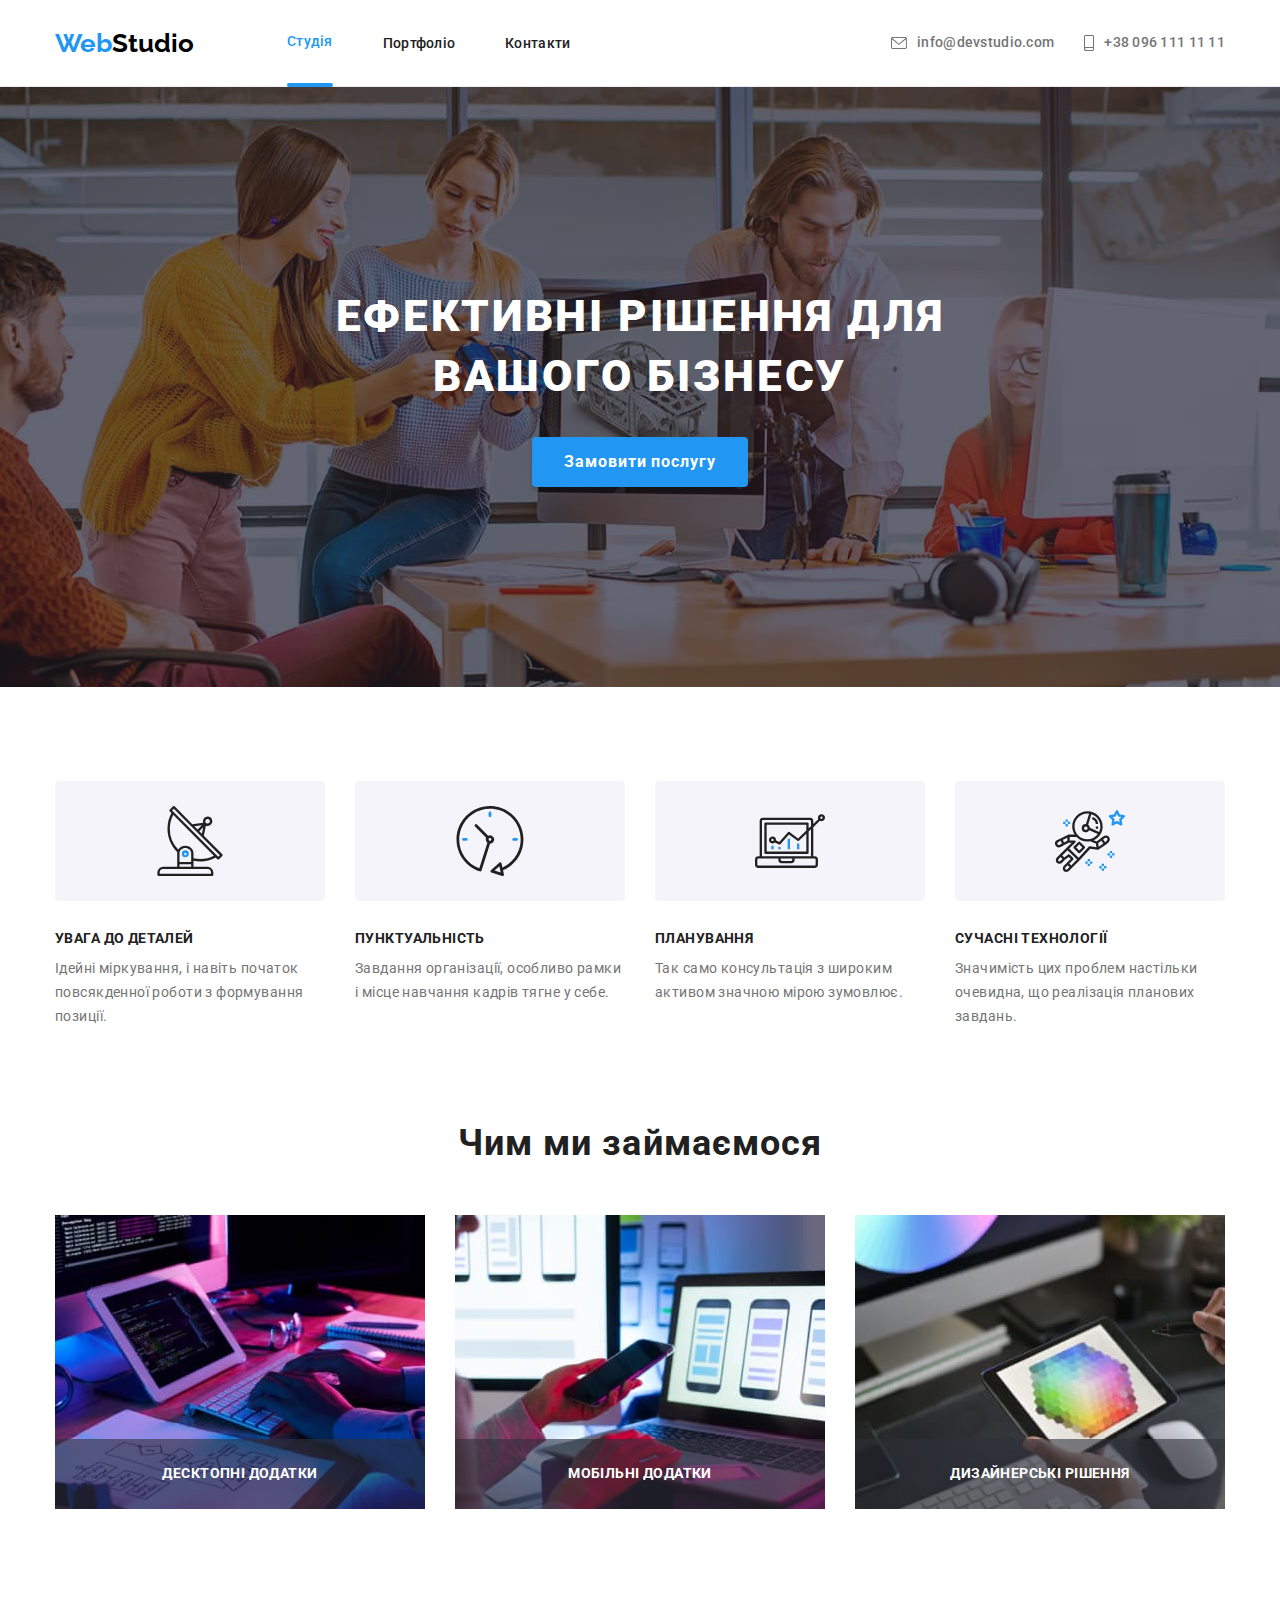
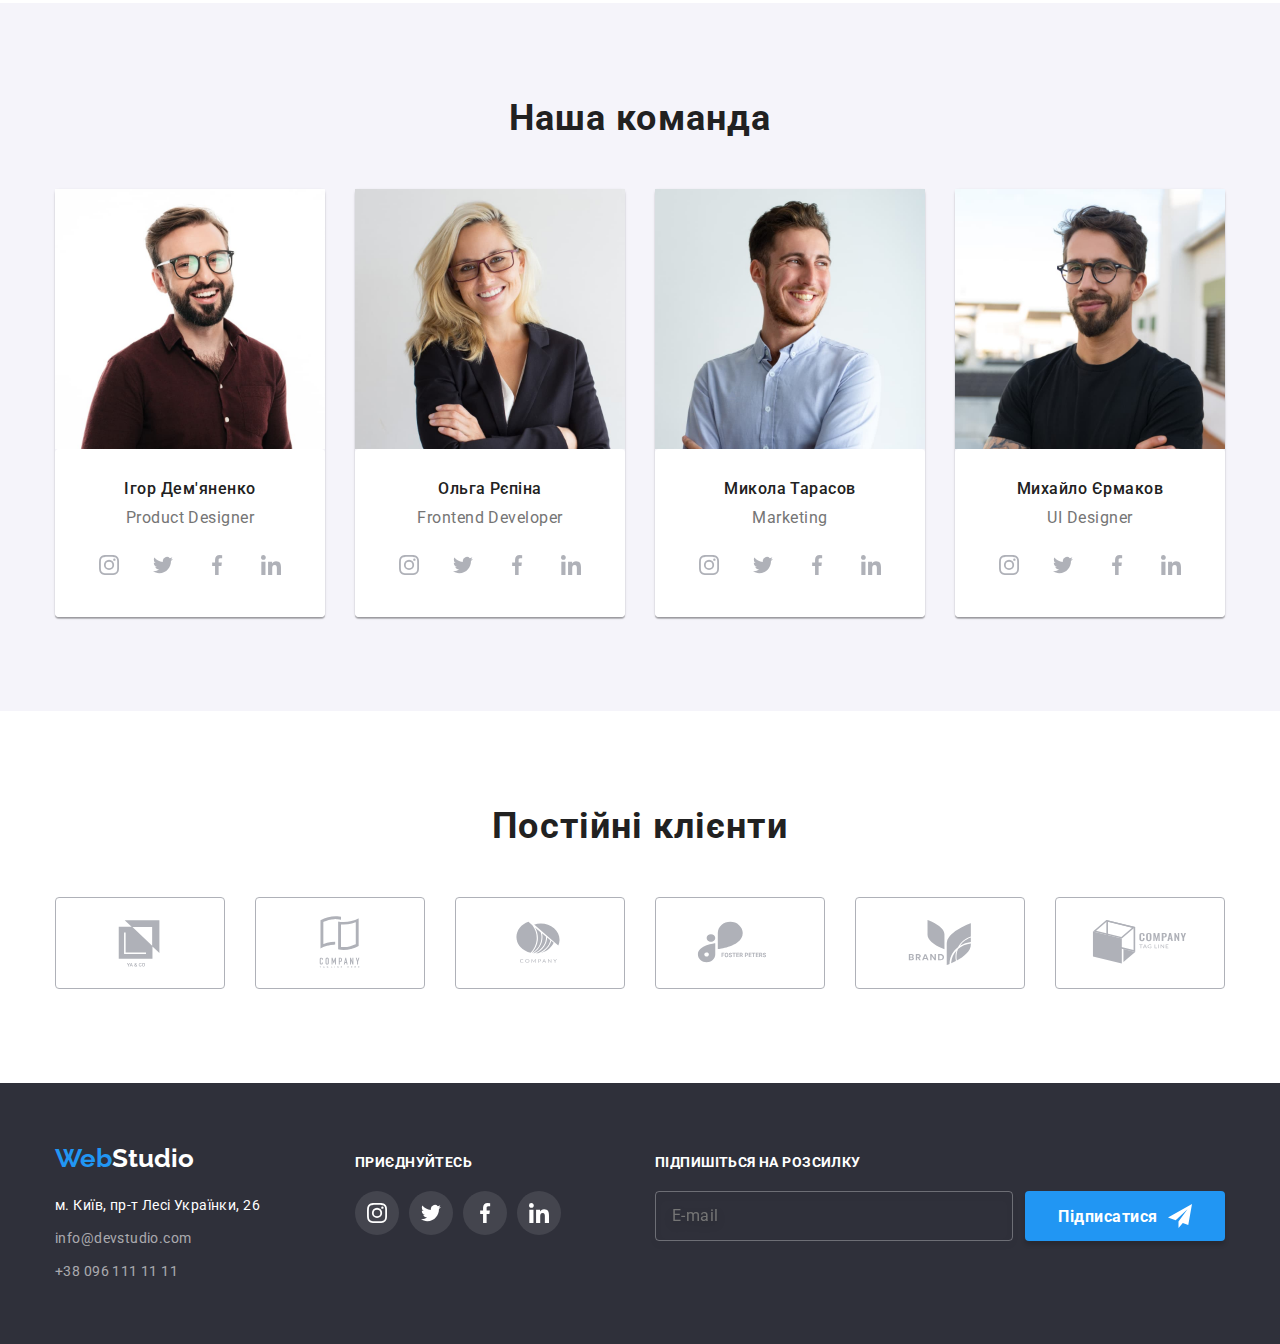
==== index.html @ 59a20559 "start home work #7" ====
<!DOCTYPE html>
<html lang="uk">
  <head>
    <meta charset="UTF-8" />
    <meta http-equiv="X-UA-Compatible" content="IE=edge" />
    <meta name="viewport" content="width=device-width, initial-scale=1.0" />
    <title>goit-markup-hw-03</title>
    <link rel="preconnect" href="https://fonts.googleapis.com" />
    <link rel="preconnect" href="https://fonts.gstatic.com" crossorigin />
    <link
      href="https://fonts.googleapis.com/css2?family=Raleway:wght@700&family=Roboto:wght@400;500;700;900&display=swap"
      rel="stylesheet"
    />
    <link
      rel="stylesheet"
      href="https://cdnjs.cloudflare.com/ajax/libs/modern-normalize/1.1.0/modern-normalize.min.css"
    />
    <link rel="stylesheet" href="./css/styles.css" />
  </head>
  <body>
    <!-- \\\\\\\\\\\\\\\\\\\\\\\\ HEADER ///////////////////////-->
    <header class="header">
      <div class="container transfer">
        <nav class="header-nav">
          <a
            class="header-logo logo"
            href="./index.html"
            lang="en"
            title="company"
            ><span class="logo-half">Web</span>Studio</a
          >
          <ul class="header-list list">
            <li class="header-item">
              <a class="header-link link active" href="">Студія</a>
            </li>
            <li class="header-item">
              <a class="header-link link" href="./portfolio.html">Портфоліо</a>
            </li>
            <li class="header-item header-right-zero">
              <a class="header-link link" href="">Контакти</a>
            </li>
          </ul>
        </nav>
        <!--\\\\\\\\\\\\\\\\\\\\\\\\ Contacts ///////////////////////-->
        <ul class="header-contacts list">
          <li class="header-item-contacts">
            <a class="header-email link" href="mailto:info@devstudio.com">
              <svg class="header-icon" width="16" height="12">
                <use href="./images/symbol-defs.svg#icon-envelope"></use></svg
              >info@devstudio.com
            </a>
          </li>
          <li class="header-item-contacts">
            <a class="header-tel link" href="tel:+380961111111">
              <svg class="header-icon" width="10" height="16">
                <use href="./images/symbol-defs.svg#icon-smartphone"></use></svg
              >+38 096 111 11 11
            </a>
          </li>
        </ul>
      </div>
    </header>
    <!--\\\\\\\\\\\\\\\\\\\\\\ HERO ///////////////////////-->
    <main>
      <section class="hero">
        <div class="container">
          <h1 class="hero-title">Ефективні рішення для <br />вашого бізнесу</h1>
          <button class="hero-btn" data-modal-open type="button">
            Замовити послугу
          </button>
        </div>
      </section>
      <section class="excellence">
        <h2 class="visually-hidden">Що ми можемо запропонувати</h2>
        <div class="container">
          <ul class="hero-item list">
            <li class="hero-item-list">
              <a class="hero-icon-link" href="">
                <svg class="hero-icon" width="70" height="70">
                  <use href="./images/symbol-defs.svg#icon-antenna"></use>
                </svg>
              </a>
              <h3 class="hero-text-title">УВАГА ДО ДЕТАЛЕЙ</h3>
              <p class="hero-text-item">
                Ідейні міркування, і навіть початок повсякденної роботи з
                формування позиції.
              </p>
            </li>
            <li class="hero-item-list">
              <a class="hero-icon-link" href="">
                <svg class="hero-icon" width="70" height="70">
                  <use href="./images/symbol-defs.svg#icon-clock"></use>
                </svg>
              </a>
              <h3 class="hero-text-title">ПУНКТУАЛЬНІСТЬ</h3>
              <p class="hero-text-item">
                Завдання організації, особливо рамки і місце навчання кадрів
                тягне у себе.
              </p>
            </li>
            <li class="hero-item-list">
              <a class="hero-icon-link" href="">
                <svg class="hero-icon" width="70" height="70">
                  <use href="./images/symbol-defs.svg#icon-diagram"></use>
                </svg>
              </a>
              <h3 class="hero-text-title">ПЛАНУВАННЯ</h3>
              <p class="hero-text-item">
                Так само консультація з широким активом значною мірою зумовлює.
              </p>
            </li>
            <li class="hero-item-list">
              <a class="hero-icon-link" href="">
                <svg class="hero-icon" width="70" height="70">
                  <use href="./images/symbol-defs.svg#icon-astronaut"></use>
                </svg>
              </a>
              <h3 class="hero-text-title">СУЧАСНІ ТЕХНОЛОГІЇ</h3>
              <p class="hero-text-item">
                Значимість цих проблем настільки очевидна, що реалізація
                планових завдань.
              </p>
            </li>
          </ul>
        </div>
      </section>
      <!--\\\\\\\\\\\\\\\\\\\\ Work examples ///////////////////////-->
      <section class="hero-example">
        <div class="container">
          <h2 class="hero-example-title">Чим ми займаємося</h2>
          <ul class="hero-example-list list transfer">
            <li class="hero-example-item">
              <img
                src="./images/about-img-1.jpg"
                alt="робочий процесс"
                width="370"
              />
              <p class="hero-text">ДЕСКТОПНІ ДОДАТКИ</p>
            </li>
            <li class="hero-example-item">
              <img
                src="./images/about-img-2.jpg"
                alt="робочий процесс"
                width="370"
              />
              <p class="hero-text">МОБІЛЬНІ ДОДАТКИ</p>
            </li>
            <li class="hero-example-item">
              <img
                src="./images/about-img-3.jpg"
                alt="робочий процесс"
                width="370"
              />
              <p class="hero-text">ДИЗАЙНЕРСЬКІ РІШЕННЯ</p>
            </li>
          </ul>
        </div>
      </section>
      <!--\\\\\\\\\\\\\\\\\\\\\\ Our team ///////////////////////-->
      <section class="hero-team">
        <div class="container">
          <h2 class="hero-team-title">Наша команда</h2>
          <ul class="hero-team-list transfer list">
            <li class="hero-team-item">
              <a class="hero-team-link" href="">
                <img
                  src="./images/human-1.jpg"
                  alt="наша команда"
                  width="270"
                />
              </a>
              <div class="hero-team-div">
                <h3 class="hero-team-person">Ігор Дем'яненко</h3>
                <p class="hero-team-text" lang="en">Product Designer</p>
                <ul class="hero-team-icon">
                  <li class="hero-team-icon-list">
                    <a
                      class="hero-team-icon-link"
                      href="https://www.instagram.com/"
                    >
                      <svg class="team-icon" width="20" height="20">
                        <use
                          href="./images/symbol-defs.svg#icon-instagram"
                        ></use>
                      </svg>
                    </a>
                  </li>
                  <li>
                    <a class="hero-team-icon-link" href="https://twitter.com/">
                      <svg class="team-icon" width="20" height="20">
                        <use href="./images/symbol-defs.svg#icon-twitter"></use>
                      </svg>
                    </a>
                  </li>
                  <li>
                    <a
                      class="hero-team-icon-link"
                      href="https://www.facebook.com/"
                    >
                      <svg class="team-icon" width="20" height="20">
                        <use
                          href="./images/symbol-defs.svg#icon-facebook"
                        ></use>
                      </svg>
                    </a>
                  </li>
                  <li>
                    <a
                      class="hero-team-icon-link"
                      href="https://ua.linkedin.com/"
                    >
                      <svg class="team-icon" width="20" height="20">
                        <use
                          href="./images/symbol-defs.svg#icon-linkedin"
                        ></use>
                      </svg>
                    </a>
                  </li>
                </ul>
              </div>
            </li>
            <li class="hero-team-item">
              <a class="hero-team-link" href="">
                <img
                  src="./images/human-2.jpg"
                  alt="наша команда"
                  width="270"
                />
              </a>
              <div class="hero-team-div">
                <h3 class="hero-team-person">Ольга Рєпіна</h3>
                <p class="hero-team-text" lang="en">Frontend Developer</p>
                <ul class="hero-team-icon">
                  <li class="hero-team-icon-list">
                    <a
                      class="hero-team-icon-link"
                      href="https://www.instagram.com/"
                    >
                      <svg class="team-icon" width="20" height="20">
                        <use
                          href="./images/symbol-defs.svg#icon-instagram"
                        ></use>
                      </svg>
                    </a>
                  </li>
                  <li>
                    <a class="hero-team-icon-link" href="https://twitter.com/">
                      <svg class="team-icon" width="20" height="20">
                        <use href="./images/symbol-defs.svg#icon-twitter"></use>
                      </svg>
                    </a>
                  </li>
                  <li>
                    <a
                      class="hero-team-icon-link"
                      href="https://www.facebook.com/"
                    >
                      <svg class="team-icon" width="20" height="20">
                        <use
                          href="./images/symbol-defs.svg#icon-facebook"
                        ></use>
                      </svg>
                    </a>
                  </li>
                  <li>
                    <a
                      class="hero-team-icon-link"
                      href="https://ua.linkedin.com/"
                    >
                      <svg class="team-icon" width="20" height="20">
                        <use
                          href="./images/symbol-defs.svg#icon-linkedin"
                        ></use>
                      </svg>
                    </a>
                  </li>
                </ul>
              </div>
            </li>
            <li class="hero-team-item">
              <a class="hero-team-link" href="">
                <img
                  src="./images/human-3.jpg"
                  alt="наша команда"
                  width="270"
                />
              </a>
              <div class="hero-team-div">
                <h3 class="hero-team-person">Микола Тарасов</h3>
                <p class="hero-team-text" lang="en">Marketing</p>
                <ul class="hero-team-icon">
                  <li class="hero-team-icon-list">
                    <a
                      class="hero-team-icon-link"
                      href="https://www.instagram.com/"
                    >
                      <svg class="team-icon" width="20" height="20">
                        <use
                          href="./images/symbol-defs.svg#icon-instagram"
                        ></use>
                      </svg>
                    </a>
                  </li>
                  <li>
                    <a class="hero-team-icon-link" href="https://twitter.com/">
                      <svg class="team-icon" width="20" height="20">
                        <use href="./images/symbol-defs.svg#icon-twitter"></use>
                      </svg>
                    </a>
                  </li>
                  <li>
                    <a
                      class="hero-team-icon-link"
                      href="https://www.facebook.com/"
                    >
                      <svg class="team-icon" width="20" height="20">
                        <use
                          href="./images/symbol-defs.svg#icon-facebook"
                        ></use>
                      </svg>
                    </a>
                  </li>
                  <li>
                    <a
                      class="hero-team-icon-link"
                      href="https://ua.linkedin.com/"
                    >
                      <svg class="team-icon" width="20" height="20">
                        <use
                          href="./images/symbol-defs.svg#icon-linkedin"
                        ></use>
                      </svg>
                    </a>
                  </li>
                </ul>
              </div>
            </li>
            <li class="hero-team-item">
              <a class="hero-team-link" href="">
                <img
                  src="./images/human-4.jpg"
                  alt="наша команда"
                  width="270"
                />
              </a>
              <div class="hero-team-div">
                <h3 class="hero-team-person">Михайло Єрмаков</h3>
                <p class="hero-team-text" lang="en">UI Designer</p>
                <ul class="hero-team-icon">
                  <li class="hero-team-icon-list">
                    <a
                      class="hero-team-icon-link"
                      href="https://www.instagram.com/"
                    >
                      <svg class="team-icon" width="20" height="20">
                        <use
                          href="./images/symbol-defs.svg#icon-instagram"
                        ></use>
                      </svg>
                    </a>
                  </li>
                  <li>
                    <a class="hero-team-icon-link" href="https://twitter.com/">
                      <svg class="team-icon" width="20" height="20">
                        <use href="./images/symbol-defs.svg#icon-twitter"></use>
                      </svg>
                    </a>
                  </li>
                  <li>
                    <a
                      class="hero-team-icon-link"
                      href="https://www.facebook.com/"
                    >
                      <svg class="team-icon" width="20" height="20">
                        <use
                          href="./images/symbol-defs.svg#icon-facebook"
                        ></use>
                      </svg>
                    </a>
                  </li>
                  <li>
                    <a
                      class="hero-team-icon-link"
                      href="https://ua.linkedin.com/"
                    >
                      <svg class="team-icon" width="20" height="20">
                        <use
                          href="./images/symbol-defs.svg#icon-linkedin"
                        ></use>
                      </svg>
                    </a>
                  </li>
                </ul>
              </div>
            </li>
          </ul>
        </div>
      </section>
      <section class="hero-clients">
        <div class="container">
          <h2 class="hero-clients-title">Постійні клієнти</h2>
          <ul class="hero-clients-list">
            <li class="hero-clients-icon-list">
              <a class="hero-clients-icon-link" href="">
                <svg class="clients-icon" width="106" height="60">
                  <use href="./images/symbol-defs.svg#icon-logo-1"></use>
                </svg>
              </a>
            </li>
            <li class="hero-clients-icon-list">
              <a class="hero-clients-icon-link" href="">
                <svg class="clients-icon" width="106" height="60">
                  <use href="./images/symbol-defs.svg#icon-logo-2"></use>
                </svg>
              </a>
            </li>
            <li class="hero-clients-icon-list">
              <a class="hero-clients-icon-link" href="">
                <svg class="clients-icon" width="106" height="60">
                  <use href="./images/symbol-defs.svg#icon-logo-3"></use>
                </svg>
              </a>
            </li>
            <li class="hero-clients-icon-list">
              <a class="hero-clients-icon-link" href="">
                <svg class="clients-icon" width="106" height="60">
                  <use href="./images/symbol-defs.svg#icon-logo-4"></use>
                </svg>
              </a>
            </li>
            <li class="hero-clients-icon-list">
              <a class="hero-clients-icon-link" href="">
                <svg class="clients-icon" width="106" height="60">
                  <use href="./images/symbol-defs.svg#icon-logo-5"></use>
                </svg>
              </a>
            </li>
            <li class="hero-clients-icon-list">
              <a class="hero-clients-icon-link" href="">
                <svg class="clients-icon" width="106" height="60">
                  <use href="./images/symbol-defs.svg#icon-logo-6"></use>
                </svg>
              </a>
            </li>
          </ul>
        </div>
      </section>
    </main>
    <!--\\\\\\\\\\\\\\\\\\\\\ FOOTER ///////////////////////-->
    <footer class="footer">
      <section class="footer-section">
        <div class="container footer-flex">
          <div class="left-contacts">
            <a
              class="footer-logo link"
              href="https://google.com"
              lang="en"
              title="company"
              ><span class="logo-half">Web</span>Studio
            </a>
            <!--\\\\\\\\\\\\\\\\ Adress and contacts ///////////////-->
            <address class="footer-contacts">
              <ul class="footer-contacts-list list">
                <li class="footer-contacts-item">
                  <a
                    class="footer-contacts-map link"
                    href="https://goo.gl/maps/Gf49MRzDEagu2Mww9"
                    target="_blank"
                    title="company"
                    rel="noopener noreferrer"
                    >м. Київ, пр-т Лесі Українки, 26</a
                  >
                </li>
                <li class="footer-contacts-item">
                  <a
                    class="footer-contacts-link link"
                    href="mailto:info@devstudio.com"
                    >info@devstudio.com</a
                  >
                </li>
                <li class="footer-contacts-item zero">
                  <a class="footer-contacts-link link" href="tel:+380961111111"
                    >+38 096 111 11 11</a
                  >
                </li>
              </ul>
            </address>
          </div>
          <div class="right-contacts">
            <p class="footer-icon-title">ПРИЄДНУЙТЕСЬ</p>
            <ul class="footer-icon-list">
              <li class="footer-icon-item">
                <a class="footer-icon-link" href="https://www.instagram.com/">
                  <svg class="footer-icon" width="20" height="20">
                    <use href="./images/symbol-defs.svg#icon-instagram"></use>
                  </svg>
                </a>
              </li>
              <li class="footer-icon-item">
                <a class="footer-icon-link" href="https://twitter.com/">
                  <svg class="footer-icon" width="20" height="20">
                    <use href="./images/symbol-defs.svg#icon-twitter"></use>
                  </svg>
                </a>
              </li>
              <li class="footer-icon-item">
                <a class="footer-icon-link" href="https://www.facebook.com/">
                  <svg class="footer-icon" width="20" height="20">
                    <use href="./images/symbol-defs.svg#icon-facebook"></use>
                  </svg>
                </a>
              </li>
              <li class="footer-icon-item">
                <a class="footer-icon-link" href="https://ua.linkedin.com/">
                  <svg class="footer-icon" width="20" height="20">
                    <use href="./images/symbol-defs.svg#icon-linkedin"></use>
                  </svg>
                </a>
              </li>
            </ul>
          </div>
          <div class="footer-subscription">
            <p class="subscription-text">ПІДПИШІТЬСЯ НА РОЗСИЛКУ</p>
            <form>
              <div class="button-subscription">
                <label for="subscription-mail" class="reder"></label>
                <input
                  type="email"
                  class="subscription-input"
                  name="subscription-mail"
                  required
                  placeholder="E-mail"
                  id="subscription-mail"
                />
                <button type="submit" class="subscription-btn">
                  Підписатися
                  <svg class="modal-subscription-icon" width="24" height="24">
                    <use href="./images/symbol-defs.svg#icon-icon-send-1"></use>
                  </svg>
                </button>
              </div>
            </form>
          </div>
        </div>
      </section>
    </footer>
    <div class="backdrop is-hidden" data-modal>
      <div class="modal">
        <button type="button" class="modal-btn" data-modal-close>
          <svg class="modal-close-icon" width="18" height="18">
            <use href="./images/symbol-defs.svg#icon-close-black-18dp"></use>
          </svg>
        </button>
        <p class="modal-title">Залиште свої дані, ми вам передзвонимо</p>
        <form>
          <div class="modal-field">
            <label for="user-name" class="modal-label-text">Ім'я</label>
            <div class="input-wrap">
              <input
                type="text"
                class="modal-input"
                name="user-name"
                required
                id="user-name"
              />
              <svg class="modal-input-icon" width="18" height="18">
                <use href="./images/symbol-defs.svg#icon-form-name"></use>
              </svg>
            </div>
          </div>
          <div class="modal-field">
            <label for="user-tel" class="modal-label-text">Телефон</label>
            <div class="input-wrap">
              <input
                type="tel"
                class="modal-input"
                name="user-tel"
                required
                id="user-tel"
              />
              <svg class="modal-input-icon" width="18" height="18">
                <use href="./images/symbol-defs.svg#icon-form-tel"></use>
              </svg>
            </div>
          </div>
          <div class="modal-field">
            <label for="user-mail" class="modal-label-text">Пошта</label>
            <div class="input-wrap">
              <input
                type="email"
                class="modal-input"
                name="user-mail"
                required
                id="user-mail"
              />
              <svg class="modal-input-icon" width="18" height="18">
                <use href="./images/symbol-defs.svg#icon-form-mail"></use>
              </svg>
            </div>
          </div>
          <div class="modal-comment-box">
            <label for="user-text" class="modal-label-text">Коментар</label>
            <textarea
              class="modal-comment"
              name="user-text"
              id="user-text"
              cols="30"
              rows="10"
              placeholder="Введіть текст"
            ></textarea>
          </div>
          <div class="modal-field">
            <input
              type="checkbox"
              class="input-check visually-hidden"
              name="privacy"
              value="true"
              id="privacy"
            />
            <label for="privacy" class="check-text">
              <span class="form-check-box">
                <svg class="check-icon" width="11" height="8">
                  <use href="./images/symbol-defs.svg#icon-check"></use>
                </svg>
              </span>
              Погоджуюся з розсилкою та приймаю
              <p><a href="" class="form-link">Умови договору</a></p></label
            >
          </div>
          <button type="submit" class="form-btn">Відправити</button>
        </form>
      </div>
    </div>
    <script src="./js/modal.js"></script>
  </body>
</html>
---- css/styles.css ----
html {
  box-sizing: border-box;
}

*,
*::before,
*::after {
  box-sizing: inherit;
}
:root {
  --paragraph-text-color: #757575;
  --title-text-color: #212121;
  --filter-btn-color: #212121;
  --filter-btn-bg: #f5f4fa;
  --aсcent-color: #2196f3;
  --logo-white-color: #ffffff;
  --logo-blue-color: #2196f3;
  --logo-black-color: #000000;
  --btn-white-color: #ffffff;
  --hero-bg-color: #2f303a;
  --bg-color: #ffffff;
  --footer-contacts-color: rgba(255, 255, 255, 0.6);
  --footer-contacts-map: #ffffff;
  --header-contact-color: #757575;
  --hero-title-color: #ffffff;
  --footer-bg-color: #2f303a;
  --hero-team-bg-color: #f5f4fa;
}

p,
h1,
h2,
h3,
h4,
h5,
h6 {
  margin: 0;
}

ul,
ol {
  margin: 0;
  padding-left: 0;
  list-style: none;
}

img {
  max-width: 100%;
  height: auto;
  display: block;
}

body {
  font-family: "Roboto", sans-serif;
  background-color: var(--bg-color);
}

.list,
.link,
.logo {
  list-style: none;
  text-decoration: none;
}

.container {
  width: 1200px;
  padding-left: 15px;
  padding-right: 15px;
  /* outline: 2px solid tomato; */
  margin: 0 auto;
}
/* -----------------HEADER------------- */

.header {
  background-color: var(--bg-color);
  border-bottom: 1px solid #ececec;
}

.header-nav {
  display: flex;
  align-items: center;
}

.header-logo {
  color: var(--logo-black-color);
  font-family: "Raleway";
  font-weight: 700;
  font-size: 26px;
  line-height: 1.19;
  margin-right: 93px;
  display: block;
}

.logo-half {
  color: var(--logo-blue-color);
}

.header-contacts {
  display: flex;
  align-items: center;
  margin-left: auto;
}

.header-item-contacts {
  display: flex;
  align-items: baseline;
}

.header-list,
.transfer {
  display: flex;
  align-items: center;
}

.header-item {
  display: block;
  padding-top: 32px;
  padding-bottom: 32px;
}

.header-list .header-item + .header-item {
  margin-left: 50px;
}

.header-icon {
  fill: currentColor;
  margin-right: 10px;
}

.header-tel:hover,
.header-tel:focus,
.header-email:hover,
.header-email:focus,
.header-email:hover,
.header-email:focus {
  color: var(--aсcent-color);
}

.active {
  color: var(--aсcent-color);
}

.header-link {
  display: inline-block;
  font-weight: 500;
  font-size: 14px;
  line-height: 1.14;
  letter-spacing: 0.02em;
  color: var(--title-text-color);
  cursor: pointer;

  transition: color 250ms cubic-bezier(0.4, 0, 0.2, 1);
}

.active::after {
  content: "";
  position: relative;

  top: 33px;
  left: 0px;

  display: block;
  width: 100%;
  height: 4px;
  background-color: #2196f3;
  border-radius: 2px;
  transform: scaleX(1);
}

.active,
.header-link:hover,
.header-link:focus {
  color: var(--aсcent-color);
}

.header-email {
  display: flex;
  align-items: center;
  font-weight: 500;
  font-size: 14px;
  line-height: 1.14;
  letter-spacing: 0.02em;
  color: var(--header-contact-color);
  margin-right: 30px;

  transition: color 250ms cubic-bezier(0.4, 0, 0.2, 1);
}

.header-tel {
  display: flex;
  align-items: center;
  font-weight: 500;
  font-size: 14px;
  line-height: 1.14;
  letter-spacing: 0.02em;
  color: var(--header-contact-color);

  transition: color 250ms cubic-bezier(0.4, 0, 0.2, 1);
}

.footer-contacts-map:hover,
.footer-contacts-map:focus,
.footer-contacts-link:hover,
.footer-contacts-link:focus {
  color: var(--aсcent-color);
}

/* ----------------HERO---------------- */

.hero {
  background-color: var(--hero-bg-color);
  text-align: center;
  padding: 200px 0px 200px 0px;
  background-image: linear-gradient(
      rgba(47, 48, 58, 0.4),
      rgba(47, 48, 58, 0.4)
    ),
    url(../images/bg.jpg);
  background-repeat: no-repeat;
  background-position: center;
  max-width: 1600px;
  margin-left: auto;
  margin-right: auto;
}

.hero-title {
  font-weight: 900;
  font-size: 44px;
  line-height: 1.36;
  text-align: center;
  letter-spacing: 0.06em;
  text-transform: uppercase;
  color: var(--hero-title-color);
  margin-bottom: 30px;
}

.hero-btn {
  font-family: inherit;
  font-weight: 700;
  font-size: 16px;
  line-height: 1.88;
  letter-spacing: 0.06em;
  color: var(--btn-white-color);
  background: var(--aсcent-color);
  border: transparent;
  box-shadow: 0px 4px 4px rgba(0, 0, 0, 0.15);
  border-radius: 4px;
  padding: 10px 32px;
  margin: 0px auto;
  display: inline-block;
}

.excellence {
  padding: 94px 0px 94px 0px;
}

.visually-hidden {
  position: absolute;
  white-space: nowrap;
  width: 1px;
  height: 1px;
  overflow: hidden;
  border: 0;
  padding: 0;
  clip: rect(0 0 0 0);
  clip-path: inset(50%);
  margin: -1px;
}

.hero-icon-link {
  width: 270px;
  height: 120px;
  background: #f5f4fa;
  border-radius: 4px;
  display: flex;
  margin-bottom: 30px;
  align-items: center;
  justify-content: center;
}

.hero-team-icon {
  display: flex;
  justify-content: center;
  gap: 10px;
}

.hero-team-icon-link {
  width: 44px;
  height: 44px;
  border-radius: 50px;
  background: #fff;
  display: flex;
  align-items: center;
  justify-content: center;
  color: #afb1b8;

  transition: background-color 250ms cubic-bezier(0.4, 0, 0.2, 1),
    color 250ms cubic-bezier(0.4, 0, 0.2, 1);
}

.hero-team-icon-link:hover,
.hero-team-icon-link:focus {
  color: #fff;
  background-color: #2196f3;
  transition: background-color 250ms cubic-bezier(0.4, 0, 0.2, 1),
    color 250ms cubic-bezier(0.4, 0, 0.2, 1);
}

.team-icon {
  fill: currentColor;
}

.hero-clients-title {
  font-weight: 700;
  font-size: 36px;
  line-height: 1.17;
  text-align: center;
  letter-spacing: 0.03em;
  color: var(--title-text-color);
  margin-bottom: 50px;
}

.hero-clients {
  padding: 94px 0px 94px 0px;
}
.hero-clients-list {
  display: flex;
}

.hero-clients-list .hero-clients-icon-list + .hero-clients-icon-list {
  margin-left: 30px;
}

.hero-clients-icon-link {
  width: 170px;
  height: 92px;
  border: 1px solid #afb1b8;
  border-radius: 4px;
  display: flex;
  align-items: center;
  justify-content: center;
  color: #afb1b8;
  transition: color 250ms cubic-bezier(0.4, 0, 0.2, 1);
}

.hero-clients-icon-link:hover,
.hero-clients-icon-link:focus {
  color: #2196f3;
  background-color: #fff;
  border: 1px solid #2196f3;
}

.clients-icon {
  fill: currentColor;
}

.hero-item {
  display: flex;
  align-items: flex-start;
}

.hero-item .hero-item-list + .hero-item-list {
  margin-left: 30px;
}

.hero-text-title {
  font-weight: 700;
  font-size: 14px;
  line-height: 1.14;
  letter-spacing: 0.03em;
  text-transform: uppercase;
  color: var(--title-text-color);
  margin-bottom: 10px;
}

.hero-text-item {
  font-size: 14px;
  line-height: 1.71;
  letter-spacing: 0.03em;
  color: var(--paragraph-text-color);
  width: 270px;
}

/* -----------------Work examples -----------*/

.hero-example {
  padding-bottom: 94px;
}

.hero-example-title {
  font-weight: 700;
  font-size: 36px;
  line-height: 1.17;
  text-align: center;
  letter-spacing: 0.03em;
  color: var(--title-text-color);
  margin-bottom: 50px;
}

.hero-example-list .hero-example-item + .hero-example-item {
  margin-left: 30px;
}

.hero-example-item {
  position: relative;
  background-repeat: no-repeat;
  background-position: center;
  background-image: linear-gradient(
    rgba(47, 48, 58, 0.4),
    rgba(47, 48, 58, 0.4)
  );
}

.hero-text {
  display: block;
  position: absolute;

  bottom: 0px;
  right: 0;
  width: 370px;
  height: 70px;

  padding: 27px 0px 27px 0px;

  font-weight: 700;
  font-size: 14px;
  line-height: 1.14;
  text-align: center;
  letter-spacing: 0.03em;
  text-transform: uppercase;
  color: #ffffff;
  background: rgba(47, 48, 58, 0.6);
}

.hero-team {
  background: var(--hero-team-bg-color);
  padding: 94px 0px 94px 0px;
}

.hero-team-title {
  font-weight: 700;
  font-size: 36px;
  line-height: 1.17;
  text-align: center;
  letter-spacing: 0.03em;
  color: var(--title-text-color);
  margin-bottom: 50px;
}

.hero-team-list .hero-team-item + .hero-team-item {
  margin-left: 30px;
}

.hero-team-item {
  box-shadow: 0px 1px 3px rgba(0, 0, 0, 0.12), 0px 1px 1px rgba(0, 0, 0, 0.14),
    0px 2px 1px rgba(0, 0, 0, 0.2);
  border-radius: 4px;
}

.hero-team-div {
  padding: 30px 0px 30px 0px;
  background: var(--btn-white-color);
  border-radius: 4px;
}

.hero-team-person {
  font-weight: 500;
  font-size: 16px;
  line-height: 1.19;
  text-align: center;
  letter-spacing: 0.03em;
  color: var(--title-text-color);
  margin-bottom: 10px;
}

.hero-team-text {
  font-size: 16px;
  line-height: 1.19;
  text-align: center;
  letter-spacing: 0.03em;
  color: var(--paragraph-text-color);
  margin-bottom: 16px;
}

/* ----------------FOOTER--------------- */

.footer {
  background: var(--footer-bg-color);
  padding: 60px 0px 60px 0px;
}

.footer-icon {
  display: flex;
  align-items: baseline;
}

.footer-icon-soc {
  display: flex;
}
.footer-icon-title {
  font-weight: 700;
  font-size: 14px;
  line-height: 1.14;
  letter-spacing: 0.03em;
  text-transform: uppercase;
  color: #ffffff;
  margin-bottom: 20px;
}

.footer-icon-list {
  display: flex;
}

.footer-icon-list .footer-icon-item + .footer-icon-item {
  margin-left: 10px;
}

.right-contacts {
  margin-left: 95px;
}

.footer-icon-link {
  width: 44px;
  height: 44px;
  border-radius: 50px;
  background: rgba(255, 255, 255, 0.1);
  display: flex;
  align-items: center;
  justify-content: center;
  color: #fff;

  transition: background-color 250ms cubic-bezier(0.4, 0, 0.2, 1);
}

.footer-icon-link:hover,
.footer-icon-link:focus {
  background-color: #2196f3;
}

.footer-icon {
  fill: currentColor;
}

/* ----------------SUBSCRITION--------------- */

.footer-subscription {
  margin: 0px 0px 0px auto;
}

.subscription-text {
  font-weight: 700;
  font-size: 14px;
  line-height: 1.14;
  letter-spacing: 0.03em;
  text-transform: uppercase;
  color: #ffffff;
  margin-bottom: 20px;
}

.subscription-input {
  width: 358px;
  height: 50px;
  background-color: transparent;
  font-weight: 400;
  font-size: 16px;
  line-height: 1.25;
  letter-spacing: 0.03em;
  color: rgba(255, 255, 255, 0.6);
  padding-left: 16px;
  border: 1px solid rgba(255, 255, 255, 0.3);
  filter: drop-shadow(0px 4px 4px rgba(0, 0, 0, 0.15));
  border-radius: 4px;

  outline: transparent;
}

.button-subscription {
  display: flex;
}

.subscription-btn {
  position: relative;
  top: 50%;
  width: 200px;
  height: 50px;
  font-family: inherit;
  font-style: normal;
  font-weight: 700;
  font-size: 16px;
  line-height: 1.87;
  letter-spacing: 0.03em;
  color: var(--bg-color);
  background: var(--aсcent-color);

  cursor: pointer;
  border: 1px solid transparent;
  padding: 10px 62px 10px 28px;
  margin: 0px 0px 0px 12px;
  display: block;

  box-shadow: 0px 4px 4px rgba(0, 0, 0, 0.15);
  border-radius: 4px;
}

.modal-subscription-icon {
  fill: currentColor;
  position: absolute;
  top: 50%;
  transform: translateY(-50%);
  margin-left: 10px;
}

/* ---------------- END SUBSCRITION--------------- */

.footer-logo {
  color: var(--logo-white-color);
  font-family: "Raleway";
  font-weight: 700;
  font-size: 26px;
  line-height: 1.19;
  display: inline-flex;
  margin-bottom: 20px;
}

.footer-contacts {
  font-family: inherit;
  font-style: normal;
  display: flex;
  align-items: baseline;
}

.footer-contacts-map {
  font-size: 14px;
  line-height: 1.71;
  letter-spacing: 0.03em;
  color: var(--footer-contacts-map);

  transition: color 250ms cubic-bezier(0.4, 0, 0.2, 1);
}

.footer-contacts-link {
  font-size: 14px;
  line-height: 1.71;
  letter-spacing: 0.03em;
  color: var(--footer-contacts-color);

  transition: color 250ms cubic-bezier(0.4, 0, 0.2, 1);
}

.footer-contacts-item {
  margin-bottom: 9px;
}

.footer-flex {
  display: flex;
  align-items: baseline;
}

.zero {
  margin: 0px;
}

/* ----------------PORTFOLIO--------------- */
.portfolio {
  padding: 94px 0px 94px 0px;
}

.filter-btn {
  font-family: inherit;
  font-style: normal;
  font-weight: 500;
  font-size: 16px;
  line-height: 1.63;
  letter-spacing: 0.03em;
  color: var(--filter-btn-color);
  background: var(--filter-btn-bg);
  cursor: pointer;
  border-radius: 4px;
  border: 1px solid transparent;
  padding: 6px 22px;

  transition: box-shadow 250ms cubic-bezier(0.4, 0, 0.2, 1),
    background-color 250ms cubic-bezier(0.4, 0, 0.2, 1),
    color 250ms cubic-bezier(0.4, 0, 0.2, 1);
}

.filter-list-btm {
  display: flex;
  justify-content: center;
  margin-bottom: 50px;
}

.filter-list-btm .filter-item + .filter-item {
  margin-left: 8px;
}

.filter-btn:hover,
.filter-btn:focus {
  font-weight: 500;
  font-size: 16px;
  line-height: 1.63;
  text-align: center;
  letter-spacing: 0.03em;

  color: var(--btn-white-color);
  background: var(--aсcent-color);
  box-shadow: 0px 3px 1px rgba(0, 0, 0, 0.1), 0px 1px 2px rgba(0, 0, 0, 0.08),
    0px 2px 2px rgba(0, 0, 0, 0.12);
  border-radius: 4px;

  transition: box-shadow 250ms cubic-bezier(0.4, 0, 0.2, 1),
    background-color 250ms cubic-bezier(0.4, 0, 0.2, 1),
    color 250ms cubic-bezier(0.4, 0, 0.2, 1);
}

.examples-title {
  font-weight: 700;
  font-size: 18px;
  line-height: 2;
  letter-spacing: 0.06em;

  color: var(--title-text-color);
  margin-bottom: 4px;
}

.portfolio-list {
  display: flex;
  flex-wrap: wrap;
}

.portfolio-examples {
  width: calc((100% - 60px) / 3);
  margin-right: 30px;
  margin-bottom: 30px;
}

.portfolio-link {
  display: block;
  text-decoration: none;
}

.portfolio-link:hover,
.portfolio-link:focus {
  box-shadow: 0px 1px 1px rgba(0, 0, 0, 0.12), 0px 4px 4px rgba(0, 0, 0, 0.06),
    1px 4px 6px rgba(0, 0, 0, 0.16);
  transition: box-shadow 250ms cubic-bezier(0.4, 0, 0.2, 1);
}
.portfolio-examples:hover .portfolio-overlay-text {
  transform: translate(0);
}

.portfolio-position {
  position: relative;
  overflow: hidden;
}

.portfolio-overlay-text {
  position: absolute;
  top: 0;
  left: 0;

  width: 100%;
  height: 100%;
  font-weight: 400;
  font-size: 18px;
  line-height: 1.56;
  letter-spacing: 0.03em;
  color: #ffffff;
  background-color: rgba(33, 150, 243, 0.9);

  padding: 63px 24px;

  transform: translateY(100%);
  transition: transform 250ms cubic-bezier(0.4, 0, 0.2, 1);
  /* overflow: auto; */
}

.portfolio-examples:nth-child(3n) {
  margin-right: 0px;
}

.portfolio-examples:nth-last-child(-n + 3) {
  margin-bottom: 0px;
}

.div-title {
  padding: 20px 24px;
  border-left: 1px solid #eeeeee;
  border-bottom: 1px solid #eeeeee;
  border-right: 1px solid #eeeeee;
}

.portfolio-text {
  font-size: 16px;
  line-height: 1.88;
  letter-spacing: 0.03em;
  color: var(--paragraph-text-color);
}

.backdrop {
  position: fixed;
  top: 0;
  width: 100%;
  height: 100%;

  background-color: rgba(0, 0, 0, 0.2);
  transition: opacity 250ms cubic-bezier(0.4, 0, 0.2, 1),
    visibility 250ms cubic-bezier(0.4, 0, 0.2, 1);
}

.modal {
  width: 528px;
  min-height: 581px;

  background: #ffffff;
  box-shadow: 0px 1px 3px rgba(0, 0, 0, 0.12), 0px 1px 1px rgba(0, 0, 0, 0.14),
    0px 2px 1px rgba(0, 0, 0, 0.2);
  border-radius: 4px;
  transition: box-shadow 250ms cubic-bezier(0.4, 0, 0.2, 1);

  position: absolute;
  top: 50%;
  left: 50%;
  transform: translate(-50%, -50%) scaleY(1);
  transition: transform 250ms cubic-bezier(0.4, 0, 0.2, 1);
  padding: 40px;
}

.backdrop.is-hidden .modal {
  transform: translate(-50%, -50%) scaleY(0);
}

.modal-btn {
  width: 30px;
  height: 30px;
  border: 1px solid rgba(0, 0, 0, 0.1);
  border-radius: 50%;
  background-color: transparent;

  position: absolute;
  top: 8px;
  right: 8px;
  display: flex;
  align-items: center;
  justify-content: center;
  padding: 0;
  cursor: pointer;
}

.modal-btn:focus,
.modal-btn:hover {
  fill: var(--aсcent-color);
  transition: 250ms cubic-bezier(0.4, 0, 0.2, 1);
}

.is-hidden {
  opacity: 0;
  visibility: hidden;
  pointer-events: none;
}

.modal-title {
  font-weight: 700;
  font-size: 20px;
  line-height: 1.15;
  text-align: center;
  letter-spacing: 0.03em;
  color: #212121;
  margin-bottom: 12px;
}

.modal-field {
  margin-bottom: 10px;
}

.modal-input {
  width: 100%;
  height: 40px;

  border: 1px solid rgba(33, 33, 33, 0.2);
  border-radius: 4px;
  font-size: 14px;
  color: #000000;
  padding-left: 42px;
  outline: transparent;
}

.modal-input:focus {
  border: 1px solid #2196f3;
  transition: color 250ms cubic-bezier(0.4, 0, 0.2, 1);
}

.modal-input:focus + .modal-input-icon {
  fill: var(--aсcent-color);
}

.input-wrap {
  position: relative;
}

.modal-input-icon {
  position: absolute;
  top: 50%;
  transform: translateY(-50%);
  left: 12px;
}

.modal-comment-box {
  margin-bottom: 20px;
  display: grid;
}

.modal-label-text {
  margin-bottom: 4px;
  display: block;

  font-weight: 400;
  font-size: 12px;
  line-height: 1.17;
  letter-spacing: 0.01em;
  color: #757575;
}

.modal-comment {
  width: 100%;
  height: 120px;

  font-weight: 400;
  font-size: 12px;
  line-height: 1.17;
  letter-spacing: 0.01em;
  color: rgba(117, 117, 117, 0.5);

  padding: 12px 16px;
  border: 1px solid rgba(33, 33, 33, 0.2);
  border-radius: 4px;
  resize: none;
  outline: transparent;
}

.modal-comment:focus {
  border: 1px solid #2196f3;
}

.check-text {
  font-weight: 400;
  font-size: 14px;
  line-height: 1.71;
  letter-spacing: 0.03em;
  color: #757575;
  display: flex;
  align-items: center;
  justify-content: center;
  margin-bottom: 30px;
}

.check-text span {
  width: 16px;
  height: 15px;
  border: 2px solid #212121;
  border-radius: 2px;
  margin-right: 7px;
  display: flex;
  align-items: center;
  justify-content: center;
  fill: transparent;
}

.input-check:checked + .check-text span {
  background-color: var(--aсcent-color);
  border-color: transparent;
  fill: #ffffff;
}

.form-link {
  color: #2196f3;
  text-decoration: underline;
  padding-left: 5px;
}

.form-btn {
  font-family: inherit;
  font-style: normal;
  font-weight: 700;
  font-size: 16px;
  line-height: 1.87;
  letter-spacing: 0.03em;
  color: var(--bg-color);
  background: var(--aсcent-color);

  cursor: pointer;
  border: 1px solid transparent;
  padding: 10px 52px;
  margin: 0px auto;
  display: block;

  box-shadow: 0px 4px 4px rgba(0, 0, 0, 0.15);
  border-radius: 4px;
}
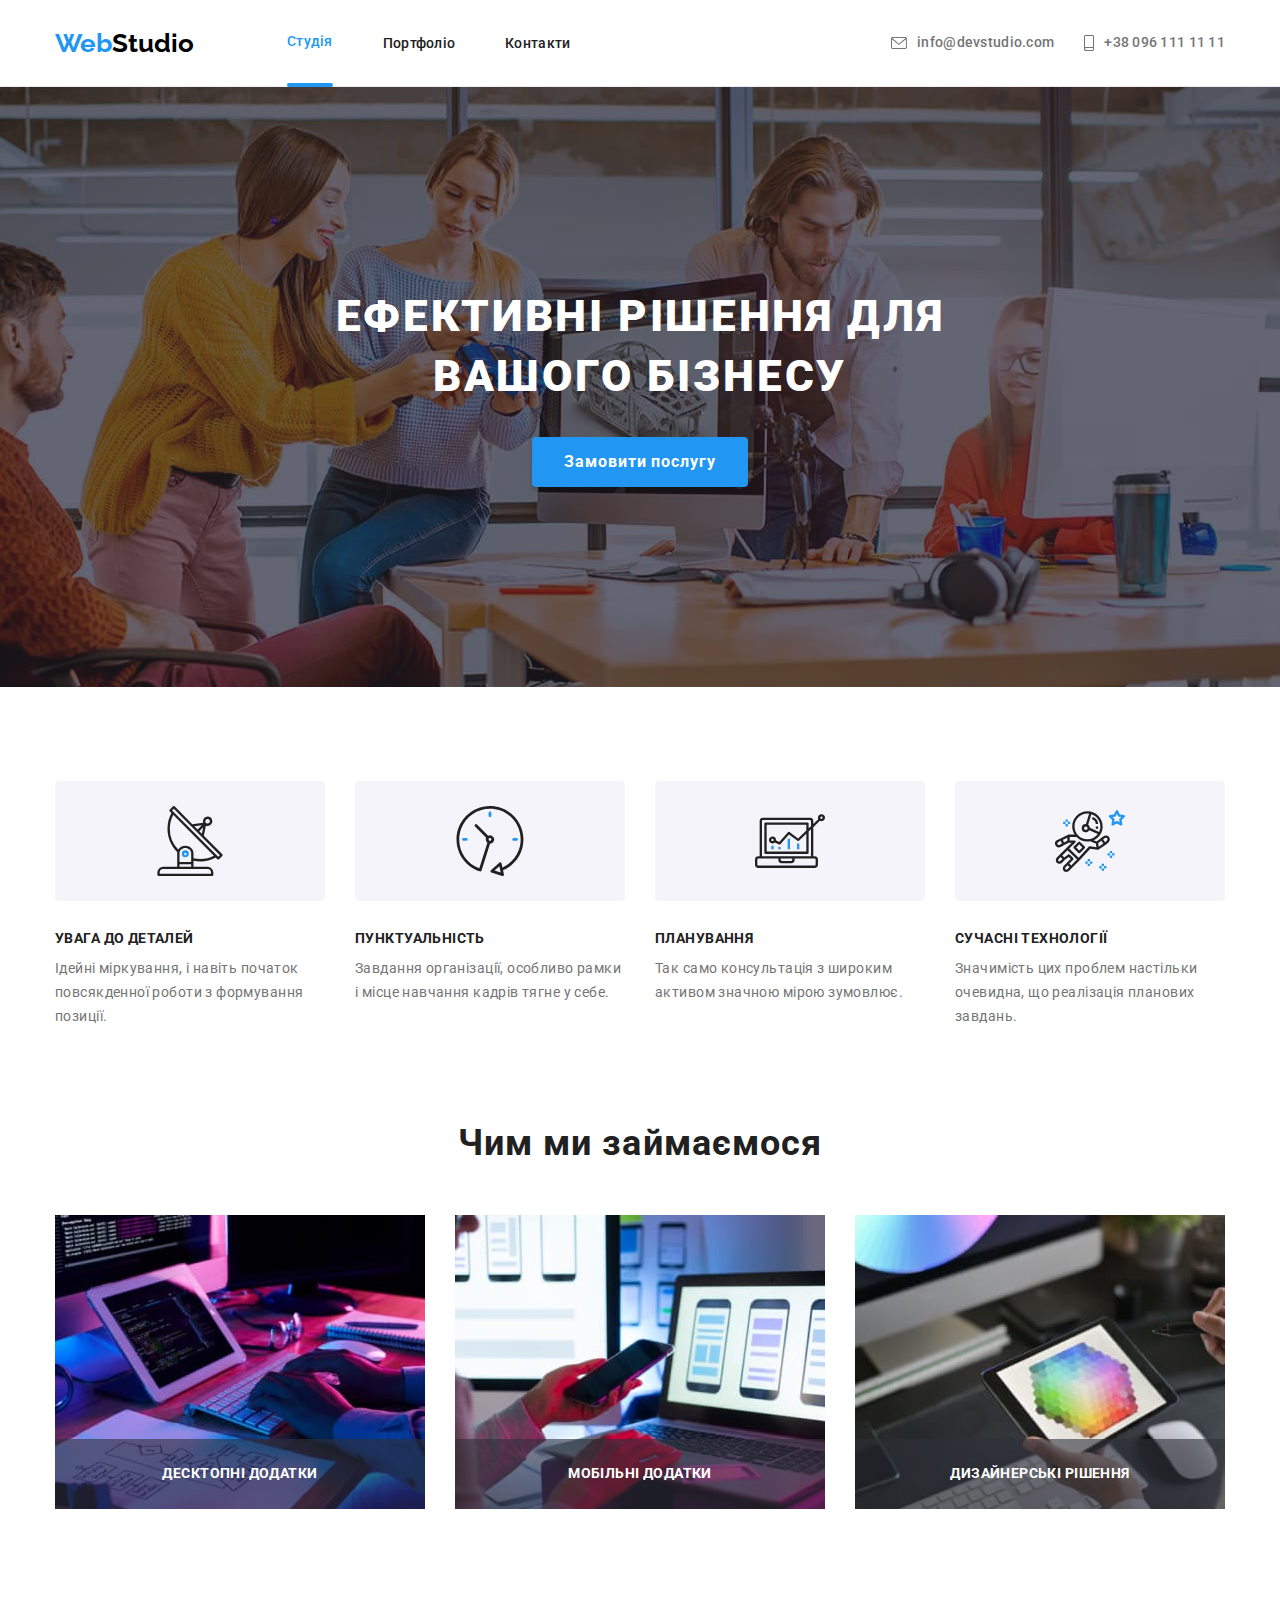
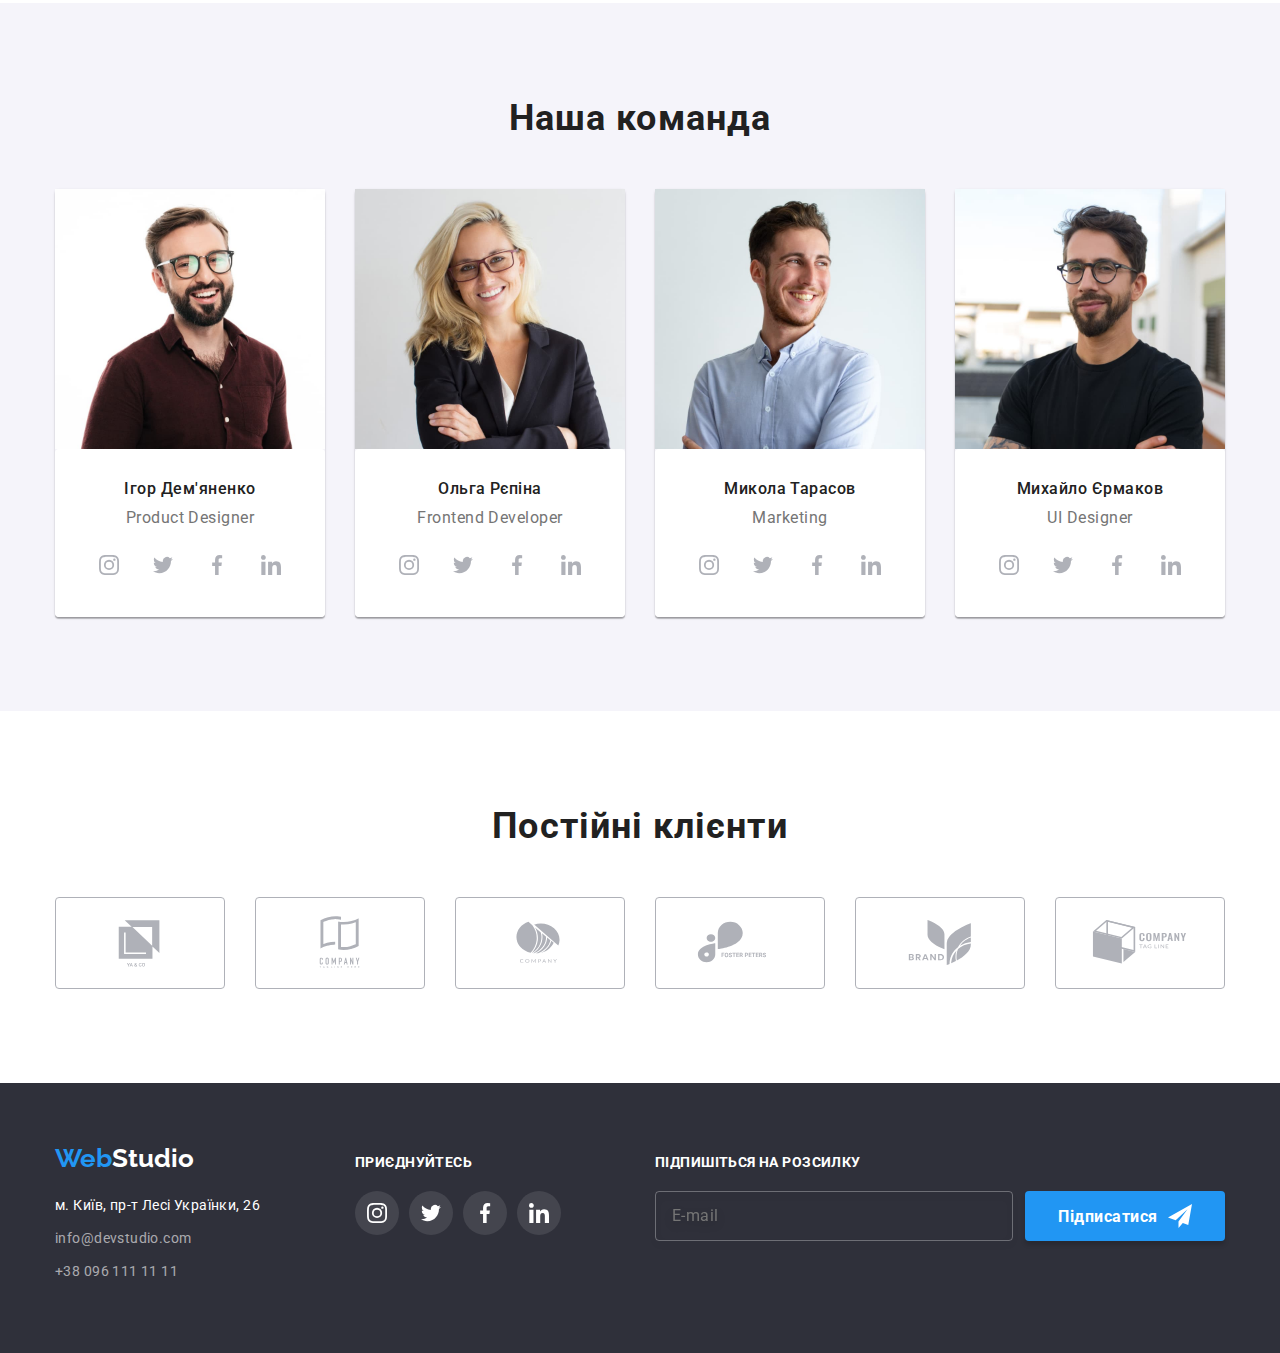
==== commit c117f91b: "start work to concotination)" ====
--- a/index.html
+++ b/index.html
@@ -4,7 +4,7 @@
     <meta charset="UTF-8" />
     <meta http-equiv="X-UA-Compatible" content="IE=edge" />
     <meta name="viewport" content="width=device-width, initial-scale=1.0" />
-    <title>goit-markup-hw-03</title>
+    <title>goit-markup-hw-07</title>
     <link rel="preconnect" href="https://fonts.googleapis.com" />
     <link rel="preconnect" href="https://fonts.gstatic.com" crossorigin />
     <link
@@ -15,7 +15,7 @@
       rel="stylesheet"
       href="https://cdnjs.cloudflare.com/ajax/libs/modern-normalize/1.1.0/modern-normalize.min.css"
     />
-    <link rel="stylesheet" href="./css/styles.css" />
+    <link rel="stylesheet" href="./css/main.min.css" />
   </head>
   <body>
     <!-- \\\\\\\\\\\\\\\\\\\\\\\\ HEADER ///////////////////////-->
@@ -36,7 +36,7 @@
             <li class="header-item">
               <a class="header-link link" href="./portfolio.html">Портфоліо</a>
             </li>
-            <li class="header-item header-right-zero">
+            <li class="header-item">
               <a class="header-link link" href="">Контакти</a>
             </li>
           </ul>
@@ -478,7 +478,7 @@
                     >info@devstudio.com</a
                   >
                 </li>
-                <li class="footer-contacts-item zero">
+                <li class="footer-contacts-item">
                   <a class="footer-contacts-link link" href="tel:+380961111111"
                     >+38 096 111 11 11</a
                   >
@@ -486,7 +486,7 @@
               </ul>
             </address>
           </div>
-          <div class="right-contacts">
+          <div class="footer-right-contacts">
             <p class="footer-icon-title">ПРИЄДНУЙТЕСЬ</p>
             <ul class="footer-icon-list">
               <li class="footer-icon-item">
@@ -519,10 +519,10 @@
               </li>
             </ul>
           </div>
-          <div class="footer-subscription">
+          <div class="subscription-footer">
             <p class="subscription-text">ПІДПИШІТЬСЯ НА РОЗСИЛКУ</p>
             <form>
-              <div class="button-subscription">
+              <div class="subscription-button">
                 <label for="subscription-mail" class="reder"></label>
                 <input
                   type="email"
@@ -534,7 +534,7 @@
                 />
                 <button type="submit" class="subscription-btn">
                   Підписатися
-                  <svg class="modal-subscription-icon" width="24" height="24">
+                  <svg class="subscription-modal-icon" width="24" height="24">
                     <use href="./images/symbol-defs.svg#icon-icon-send-1"></use>
                   </svg>
                 </button>
--- a/css/main.min.css
+++ b/css/main.min.css
@@ -0,0 +1 @@
+html{box-sizing:border-box}*,*::before,*::after{box-sizing:inherit}p,h1,h2,h3,h4,h5,h6{margin:0}ul,ol{margin:0;padding-left:0;list-style:none}img{max-width:100%;height:auto;display:block}body{font-family:"Roboto",sans-serif;background-color:var(--bg-color)}.list,.link,.logo{list-style:none;text-decoration:none}:root{--bg-color: #ffffff;--aсcent-color: #2196f3;--header-color: #ececec;--logo-black-color: #000000;--icon-logo: #afb1b8;--title-text-color: #212121;--filter-btn-bg: #f5f4fa;--hero-team-bg-color: #f5f4fa;--white-text-color: #ffffff;--logo-white-color: #ffffff;--footer-contacts-color: rgba(255, 255, 255, 0.6);--body-bg-color: #2f303a;--grey-text-color: #757575}.container{width:1200px;padding-left:15px;padding-right:15px;margin:0 auto}.header{background-color:var(--bg-color);border-bottom:1px solid var(--header-color)}.header-nav{display:flex;align-items:center}.header-logo{display:block;margin-right:93px;font-family:"Raleway";font-weight:700;font-size:26px;line-height:1.19;color:var(--logo-black-color)}.logo-half{color:var(--aсcent-color)}.header-contacts{display:flex;align-items:center;margin-left:auto}.header-item-contacts{display:flex;align-items:baseline}.header-list,.transfer{display:flex;align-items:center}.header-item{padding-top:32px;padding-bottom:32px}.header-list .header-item+.header-item{margin-left:50px}.header-icon{fill:currentColor;margin-right:10px}.header-tel:hover,.header-tel:focus,.header-email:hover,.header-email:focus,.header-email:hover,.header-email:focus{color:var(--aсcent-color)}.header-link{display:inline-block;font-weight:500;font-size:14px;line-height:1.14;letter-spacing:.02em;color:var(--title-text-color);cursor:pointer;transition:color 250ms cubic-bezier(0.4, 0, 0.2, 1)}.active::after{content:"";position:relative;display:block;top:33px;left:0px;width:100%;height:4px;background-color:var(--aсcent-color);border-radius:2px;transform:scaleX(1)}.active,.header-link:hover,.header-link:focus{color:var(--aсcent-color)}.header-email{display:flex;align-items:center;transition:color 250ms cubic-bezier(0.4, 0, 0.2, 1);margin-right:30px;font-weight:500;font-size:14px;line-height:1.14;letter-spacing:.02em;color:var(--grey-text-color)}.header-tel{display:flex;align-items:center;transition:color 250ms cubic-bezier(0.4, 0, 0.2, 1);font-weight:500;font-size:14px;line-height:1.14;letter-spacing:.02em;color:var(--grey-text-color)}.visually-hidden{position:absolute;white-space:nowrap;width:1px;height:1px;overflow:hidden;border:0;padding:0;clip:rect(0 0 0 0);-webkit-clip-path:inset(50%);clip-path:inset(50%);margin:-1px}.hero{background-repeat:no-repeat;background-position:center;text-align:center;max-width:1600px;padding:200px 0px 200px 0px;margin-left:auto;margin-right:auto;background-image:linear-gradient(rgba(47, 48, 58, 0.4), rgba(47, 48, 58, 0.4)),url(../images/bg.jpg);background-color:var(--body-bg-color)}.hero-title{text-align:center;text-transform:uppercase;margin-bottom:30px;font-weight:900;font-size:44px;line-height:1.36;letter-spacing:.06em;color:var(--white-text-color)}.hero-btn{display:inline-block;margin:0px auto;padding:10px 32px;font-family:inherit;font-weight:700;font-size:16px;line-height:1.88;letter-spacing:.06em;border:rgba(0,0,0,0);box-shadow:0px 4px 4px rgba(0,0,0,.15);border-radius:4px;color:var(--white-text-color);background:var(--aсcent-color)}.excellence{padding:94px 0px 94px 0px}.hero-icon-link{display:flex;align-items:center;justify-content:center;margin-bottom:30px;width:270px;height:120px;background:var(--hero-team-bg-color);border-radius:4px}.hero-team-icon{display:flex;justify-content:center;gap:10px}.hero-team-icon-link{align-items:center;justify-content:center;display:flex;transition:background-color 250ms cubic-bezier(0.4, 0, 0.2, 1),color 250ms cubic-bezier(0.4, 0, 0.2, 1);width:44px;height:44px;border-radius:50px;background:var(--white-text-color);color:var(--icon-logo)}.hero-team-icon-link:hover,.hero-team-icon-link:focus{background-color:var(--aсcent-color);transition:background-color 250ms cubic-bezier(0.4, 0, 0.2, 1),color 250ms cubic-bezier(0.4, 0, 0.2, 1);color:var(--white-text-color)}.team-icon,.clients-icon{fill:currentColor}.hero-clients-title{margin-bottom:50px;font-weight:700;font-size:36px;line-height:1.17;text-align:center;letter-spacing:.03em;color:var(--title-text-color)}.hero-clients{padding:94px 0px 94px 0px}.hero-clients-list{display:flex}.hero-clients-list .hero-clients-icon-list+.hero-clients-icon-list{margin-left:30px}.hero-clients-icon-link{align-items:center;justify-content:center;width:170px;height:92px;transition:color 250ms cubic-bezier(0.4, 0, 0.2, 1);display:flex;border:1px solid var(--icon-logo);border-radius:4px;color:var(--icon-logo)}.hero-clients-icon-link:hover,.hero-clients-icon-link:focus{color:var(--aсcent-color);background-color:var(--logo-white-color);border:1px solid var(--aсcent-color)}.hero-item{display:flex;align-items:flex-start}.hero-item .hero-item-list+.hero-item-list{margin-left:30px}.hero-text-title{font-weight:700;font-size:14px;line-height:1.14;letter-spacing:.03em;text-transform:uppercase;color:var(--title-text-color);margin-bottom:10px}.hero-text-item{font-size:14px;line-height:1.71;letter-spacing:.03em;color:var(--grey-text-color);width:270px}.hero-example{padding-bottom:94px}.hero-example-title{font-weight:700;font-size:36px;line-height:1.17;text-align:center;letter-spacing:.03em;color:var(--title-text-color);margin-bottom:50px}.hero-example-list .hero-example-item+.hero-example-item{margin-left:30px}.hero-example-item{position:relative;background-repeat:no-repeat;background-position:center;background-image:linear-gradient(rgba(47, 48, 58, 0.4), rgba(47, 48, 58, 0.4))}.hero-text{display:block;position:absolute;bottom:0px;right:0px;width:370px;height:70px;padding:27px 0px 27px 0px;font-weight:700;font-size:14px;line-height:1.14;text-align:center;letter-spacing:.03em;text-transform:uppercase;color:var(--white-text-color);background:rgba(47,48,58,.6)}.hero-team{background:var(--hero-team-bg-color);padding:94px 0px 94px 0px}.hero-team-title{font-weight:700;font-size:36px;line-height:1.17;text-align:center;letter-spacing:.03em;color:var(--title-text-color);margin-bottom:50px}.hero-team-list .hero-team-item+.hero-team-item{margin-left:30px}.hero-team-item{box-shadow:0px 1px 3px rgba(0,0,0,.12),0px 1px 1px rgba(0,0,0,.14),0px 2px 1px rgba(0,0,0,.2);border-radius:4px}.hero-team-div{padding:30px 0px 30px 0px;background:var(--white-text-color);border-radius:4px}.hero-team-person{font-weight:500;font-size:16px;line-height:1.19;text-align:center;letter-spacing:.03em;color:var(--title-text-color);margin-bottom:10px}.hero-team-text{font-size:16px;line-height:1.19;text-align:center;letter-spacing:.03em;color:var(--grey-text-color);margin-bottom:16px}.footer{background:var(--body-bg-color);padding:60px 0px 60px 0px}.footer-icon{display:flex;align-items:baseline}.footer-icon-soc{display:flex}.footer-icon-title{font-weight:700;font-size:14px;line-height:1.14;letter-spacing:.03em;text-transform:uppercase;color:var(--logo-white-color);margin-bottom:20px}.footer-icon-list{display:flex}.footer-icon-list .footer-icon-item+.footer-icon-item{margin-left:10px}.footer-right-contacts{margin-left:95px}.footer-icon-link{width:44px;height:44px;border-radius:50px;background:rgba(255,255,255,.1);display:flex;align-items:center;justify-content:center;color:var(--logo-white-color);transition:background-color 250ms cubic-bezier(0.4, 0, 0.2, 1)}.footer-icon-link:hover,.footer-icon-link:focus{background-color:var(--aсcent-color)}.footer-icon{fill:currentColor}.footer-logo{color:var(--logo-white-color);font-family:"Raleway";font-weight:700;font-size:26px;line-height:1.19;display:inline-flex;margin-bottom:20px}.footer-contacts{font-family:inherit;font-style:normal;display:flex;align-items:baseline}.footer-contacts-map{font-size:14px;line-height:1.71;letter-spacing:.03em;color:var(--white-text-color);transition:color 250ms cubic-bezier(0.4, 0, 0.2, 1)}.footer-contacts-link{font-size:14px;line-height:1.71;letter-spacing:.03em;color:var(--footer-contacts-color);transition:color 250ms cubic-bezier(0.4, 0, 0.2, 1)}.footer-contacts-item{margin-bottom:9px}.footer-flex{display:flex;align-items:baseline}.subscription-footer{margin:0px 0px 0px auto}.subscription-text{font-weight:700;font-size:14px;line-height:1.14;letter-spacing:.03em;text-transform:uppercase;color:var(--white-text-color);margin-bottom:20px}.subscription-input{outline:rgba(0,0,0,0);width:358px;height:50px;padding-left:16px;background-color:rgba(0,0,0,0);font-weight:400;font-size:16px;line-height:1.25;letter-spacing:.03em;color:rgba(255,255,255,.6);border:1px solid rgba(255,255,255,.3);filter:drop-shadow(0px 4px 4px rgba(0, 0, 0, 0.15));border-radius:4px}.subscription-button{display:flex}.subscription-btn{position:relative;top:50%;width:200px;height:50px;font-family:inherit;font-style:normal;font-weight:700;font-size:16px;line-height:1.87;letter-spacing:.03em;color:var(--bg-color);background:var(--aсcent-color);cursor:pointer;border:1px solid rgba(0,0,0,0);padding:10px 62px 10px 28px;margin:0px 0px 0px 12px;display:block;box-shadow:0px 4px 4px rgba(0,0,0,.15);border-radius:4px}.subscription-modal-icon{position:absolute;fill:currentColor;top:50%;transform:translateY(-50%);margin-left:10px}.portfolio{padding:94px 0px 94px 0px}.filter-btn{font-family:inherit;font-style:normal;font-weight:500;font-size:16px;line-height:1.63;letter-spacing:.03em;color:var(--title-text-color);background:var(--filter-btn-bg);cursor:pointer;border-radius:4px;border:1px solid rgba(0,0,0,0);padding:6px 22px;transition:box-shadow 250ms cubic-bezier(0.4, 0, 0.2, 1),background-color 250ms cubic-bezier(0.4, 0, 0.2, 1),color 250ms cubic-bezier(0.4, 0, 0.2, 1)}.filter-list-btm{display:flex;justify-content:center;margin-bottom:50px}.filter-list-btm .filter-item+.filter-item{margin-left:8px}.filter-btn:hover,.filter-btn:focus{font-weight:500;font-size:16px;line-height:1.63;text-align:center;letter-spacing:.03em;color:var(--white-text-color);background:var(--aсcent-color);box-shadow:0px 3px 1px rgba(0,0,0,.1),0px 1px 2px rgba(0,0,0,.08),0px 2px 2px rgba(0,0,0,.12);border-radius:4px;transition:box-shadow 250ms cubic-bezier(0.4, 0, 0.2, 1),background-color 250ms cubic-bezier(0.4, 0, 0.2, 1),color 250ms cubic-bezier(0.4, 0, 0.2, 1)}.portfolio-title{font-weight:700;font-size:18px;line-height:2;letter-spacing:.06em;color:var(--title-text-color);margin-bottom:4px}.portfolio-list{display:flex;flex-wrap:wrap}.portfolio-examples{width:calc((100% - 60px)/3);margin-right:30px;margin-bottom:30px}.portfolio-link{display:block;text-decoration:none}.portfolio-link:hover,.portfolio-link:focus{box-shadow:0px 1px 1px rgba(0,0,0,.12),0px 4px 4px rgba(0,0,0,.06),1px 4px 6px rgba(0,0,0,.16);transition:box-shadow 250ms cubic-bezier(0.4, 0, 0.2, 1)}.portfolio-examples:hover .portfolio-overlay-text{transform:translate(0)}.portfolio-position{position:relative;overflow:hidden}.portfolio-overlay-text{position:absolute;top:0;left:0;width:100%;height:100%;font-weight:400;font-size:18px;line-height:1.56;letter-spacing:.03em;color:#fff;background-color:rgba(33,150,243,.9);padding:63px 24px;transform:translateY(100%);transition:transform 250ms cubic-bezier(0.4, 0, 0.2, 1)}.portfolio-examples:nth-child(3n){margin-right:0px}.portfolio-examples:nth-last-child(-n+3){margin-bottom:0px}.portfolio-text{font-size:16px;line-height:1.88;letter-spacing:.03em;color:var(--grey-text-color)}.backdrop{position:fixed;top:0;width:100%;height:100%;background-color:rgba(0,0,0,.2);transition:opacity 250ms cubic-bezier(0.4, 0, 0.2, 1),visibility 250ms cubic-bezier(0.4, 0, 0.2, 1)}.backdrop.is-hidden .modal{transform:translate(-50%, -50%) scaleY(0)}.is-hidden{opacity:0;visibility:hidden;pointer-events:none}.modal{position:absolute;top:50%;left:50%;width:528px;min-height:581px;padding:40px;background:#fff;box-shadow:0px 1px 3px rgba(0,0,0,.12),0px 1px 1px rgba(0,0,0,.14),0px 2px 1px rgba(0,0,0,.2);border-radius:4px;transition:box-shadow 250ms cubic-bezier(0.4, 0, 0.2, 1);transform:translate(-50%, -50%) scaleY(1);transition:transform 250ms cubic-bezier(0.4, 0, 0.2, 1)}.modal-btn{width:30px;height:30px;border:1px solid rgba(0,0,0,.1);border-radius:50%;background-color:rgba(0,0,0,0);position:absolute;top:8px;right:8px;display:flex;align-items:center;justify-content:center;padding:0;cursor:pointer}.modal-btn:focus,.modal-btn:hover{fill:var(--aсcent-color);transition:250ms cubic-bezier(0.4, 0, 0.2, 1)}.modal-title{font-weight:700;font-size:20px;line-height:1.15;text-align:center;letter-spacing:.03em;color:var(--title-text-color);margin-bottom:12px}.modal-field{margin-bottom:10px}.modal-input{width:100%;height:40px;border:1px solid rgba(33,33,33,.2);border-radius:4px;font-size:14px;color:var(--logo-black-color);padding-left:42px;outline:rgba(0,0,0,0)}.modal-input:focus{border:1px solid var(--aсcent-color);transition:color 250ms cubic-bezier(0.4, 0, 0.2, 1)}.modal-input:focus+.modal-input-icon{fill:var(--aсcent-color)}.input-wrap{position:relative}.modal-input-icon{position:absolute;top:50%;transform:translateY(-50%);left:12px}.modal-comment-box{margin-bottom:20px;display:grid}.modal-label-text{margin-bottom:4px;display:block;font-weight:400;font-size:12px;line-height:1.17;letter-spacing:.01em;color:var(--grey-text-color)}.modal-comment{width:100%;height:120px;font-weight:400;font-size:12px;line-height:1.17;letter-spacing:.01em;color:rgba(117,117,117,.5);padding:12px 16px;border:1px solid rgba(33,33,33,.2);border-radius:4px;resize:none;outline:rgba(0,0,0,0)}.modal-comment:focus{border:1px solid var(--aсcent-color)}.check-text{display:flex;align-items:center;justify-content:center;margin-bottom:30px;font-weight:400;font-size:14px;line-height:1.71;letter-spacing:.03em;color:var(--grey-text-color)}.check-text span{display:flex;align-items:center;fill:rgba(0,0,0,0);justify-content:center;width:16px;height:15px;margin-right:7px;border:2px solid var(--title-text-color);border-radius:2px}.input-check:checked+.check-text span{background-color:var(--aсcent-color);border-color:rgba(0,0,0,0);fill:var(--bg-color)}.form-link{padding-left:5px;color:var(--aсcent-color);text-decoration:underline}.form-btn{display:block;margin:0px auto;padding:10px 52px;font-family:inherit;font-style:normal;font-weight:700;font-size:16px;line-height:1.87;letter-spacing:.03em;color:var(--bg-color);background:var(--aсcent-color);cursor:pointer;border:1px solid rgba(0,0,0,0);box-shadow:0px 4px 4px rgba(0,0,0,.15);border-radius:4px}/*# sourceMappingURL=main.min.css.map */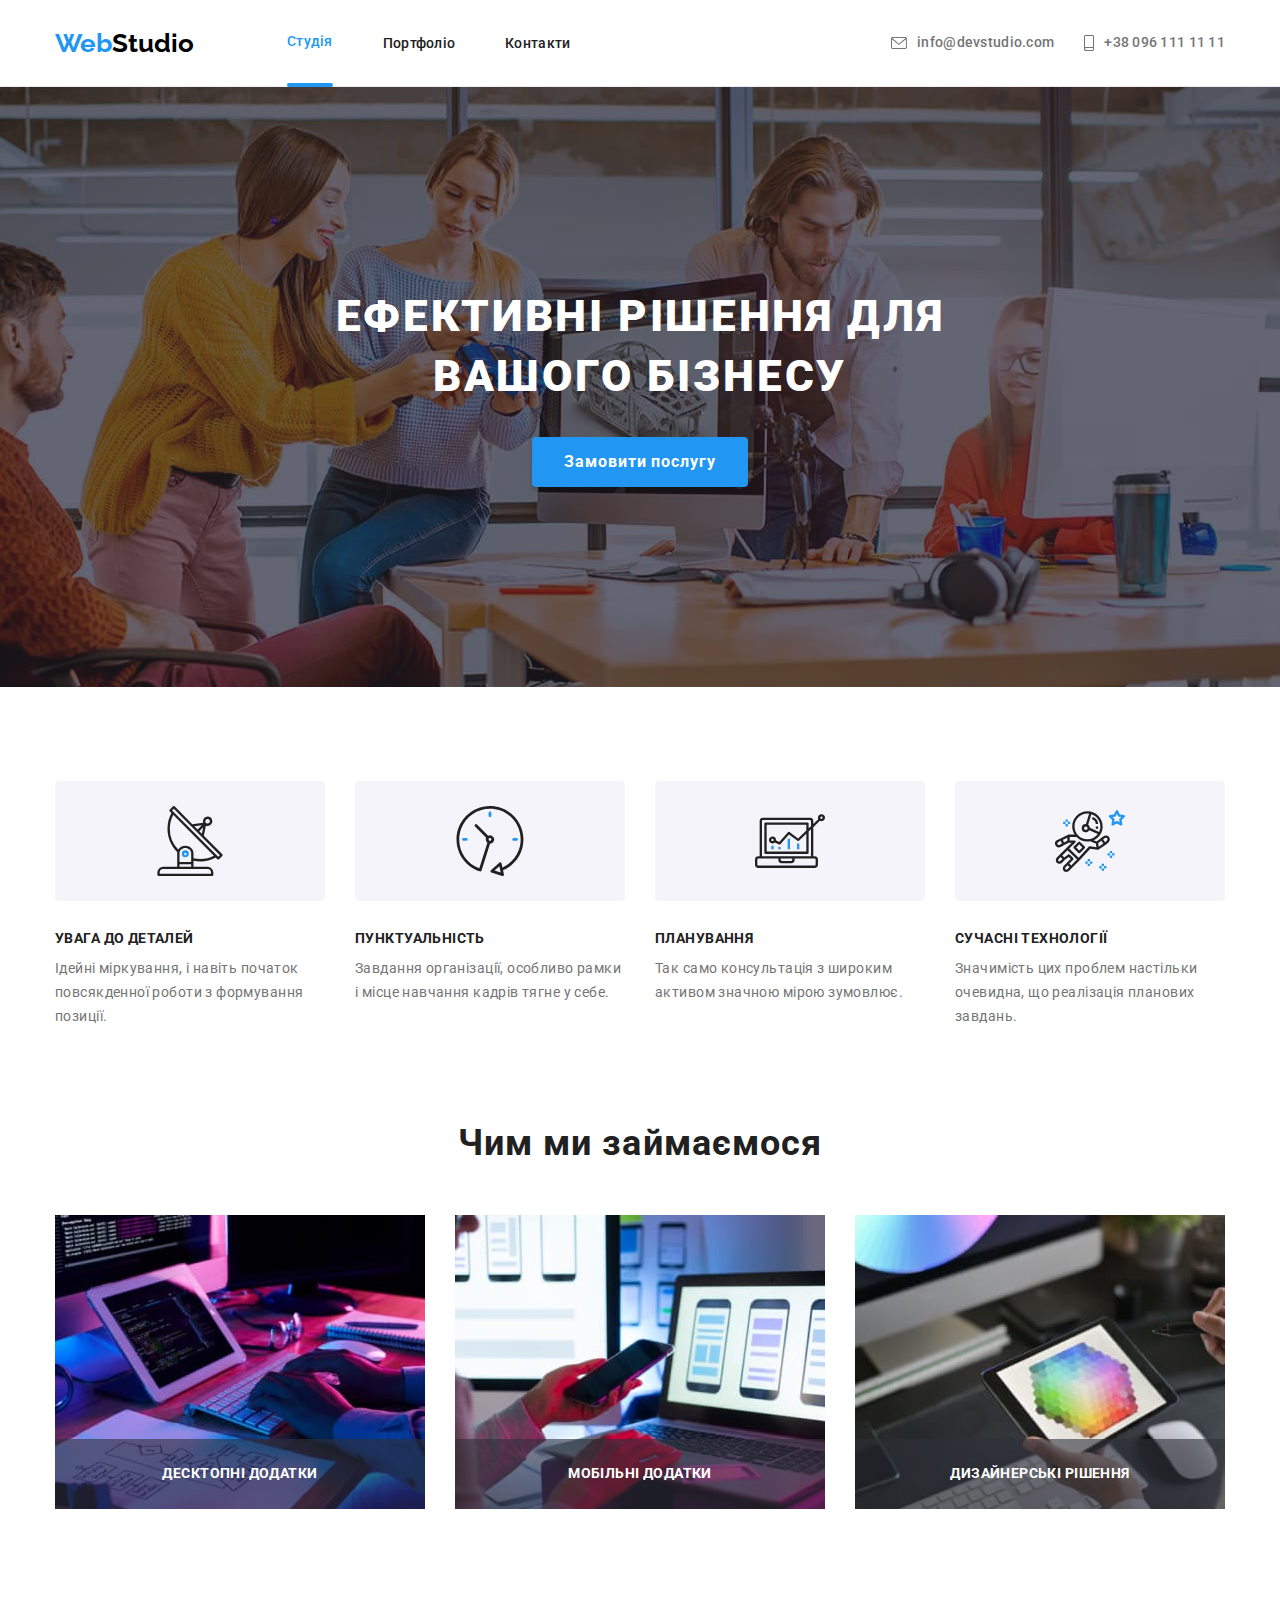
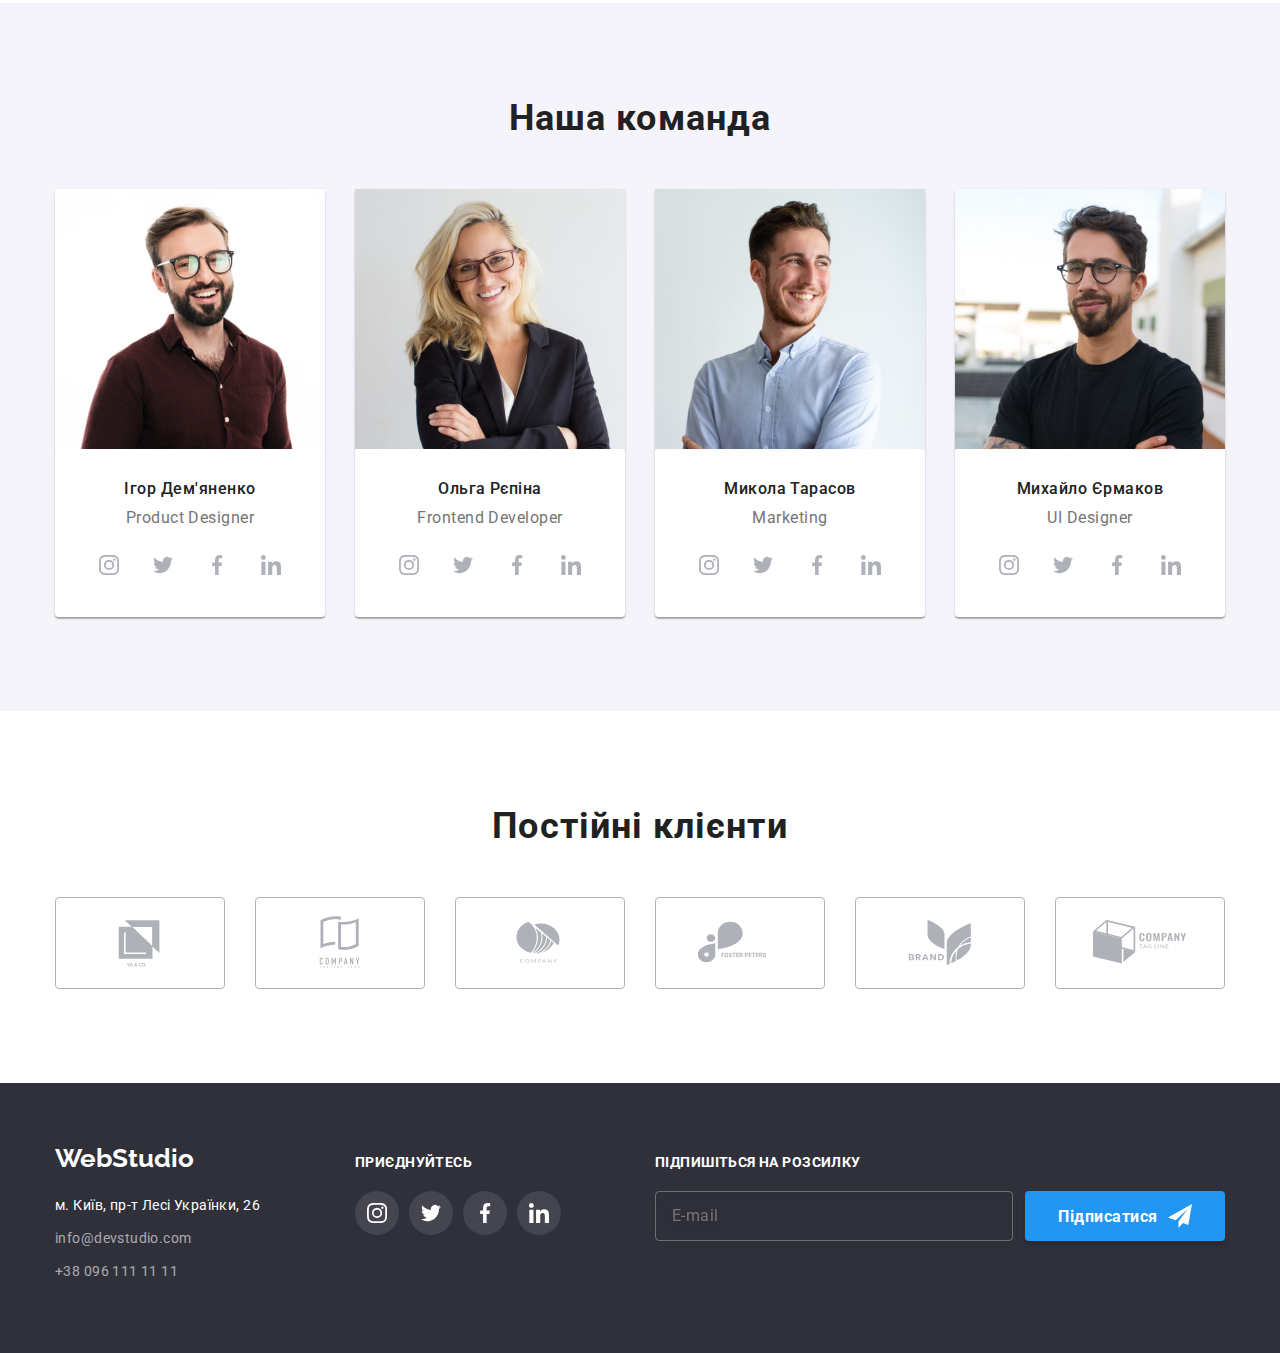
==== commit 20eaa5ea: "add fonts" ====
--- a/index.html
+++ b/index.html
@@ -21,38 +21,38 @@
     <!-- \\\\\\\\\\\\\\\\\\\\\\\\ HEADER ///////////////////////-->
     <header class="header">
       <div class="container transfer">
-        <nav class="header-nav">
+        <nav class="navigation">
           <a
-            class="header-logo logo"
+            class="logo navigation__logo style"
             href="./index.html"
             lang="en"
             title="company"
-            ><span class="logo-half">Web</span>Studio</a
+            ><span class="logo__half">Web</span>Studio</a
           >
-          <ul class="header-list list">
-            <li class="header-item">
-              <a class="header-link link active" href="">Студія</a>
-            </li>
-            <li class="header-item">
-              <a class="header-link link" href="./portfolio.html">Портфоліо</a>
-            </li>
-            <li class="header-item">
-              <a class="header-link link" href="">Контакти</a>
+          <ul class="menu list">
+            <li class="menu__item">
+              <a class="menu__link link active" href="">Студія</a>
+            </li>
+            <li class="menu__item">
+              <a class="menu__link link" href="./portfolio.html">Портфоліо</a>
+            </li>
+            <li class="menu__item">
+              <a class="menu__link link" href="">Контакти</a>
             </li>
           </ul>
         </nav>
         <!--\\\\\\\\\\\\\\\\\\\\\\\\ Contacts ///////////////////////-->
-        <ul class="header-contacts list">
-          <li class="header-item-contacts">
-            <a class="header-email link" href="mailto:info@devstudio.com">
-              <svg class="header-icon" width="16" height="12">
+        <ul class="connect list">
+          <li class="connect__item">
+            <a class="connect__email link" href="mailto:info@devstudio.com">
+              <svg class="connect__icon" width="16" height="12">
                 <use href="./images/symbol-defs.svg#icon-envelope"></use></svg
               >info@devstudio.com
             </a>
           </li>
-          <li class="header-item-contacts">
-            <a class="header-tel link" href="tel:+380961111111">
-              <svg class="header-icon" width="10" height="16">
+          <li class="connect__item">
+            <a class="connect__tel link" href="tel:+380961111111">
+              <svg class="connect__icon" width="10" height="16">
                 <use href="./images/symbol-defs.svg#icon-smartphone"></use></svg
               >+38 096 111 11 11
             </a>
@@ -73,50 +73,50 @@
       <section class="excellence">
         <h2 class="visually-hidden">Що ми можемо запропонувати</h2>
         <div class="container">
-          <ul class="hero-item list">
-            <li class="hero-item-list">
-              <a class="hero-icon-link" href="">
-                <svg class="hero-icon" width="70" height="70">
+          <ul class="excellence__list list">
+            <li class="excellence__item">
+              <a class="excellence__link" href="">
+                <svg width="70" height="70">
                   <use href="./images/symbol-defs.svg#icon-antenna"></use>
                 </svg>
               </a>
-              <h3 class="hero-text-title">УВАГА ДО ДЕТАЛЕЙ</h3>
-              <p class="hero-text-item">
+              <h3 class="excellence__title">УВАГА ДО ДЕТАЛЕЙ</h3>
+              <p class="excellence__text">
                 Ідейні міркування, і навіть початок повсякденної роботи з
                 формування позиції.
               </p>
             </li>
-            <li class="hero-item-list">
-              <a class="hero-icon-link" href="">
-                <svg class="hero-icon" width="70" height="70">
+            <li class="excellence__item">
+              <a class="excellence__link" href="">
+                <svg width="70" height="70">
                   <use href="./images/symbol-defs.svg#icon-clock"></use>
                 </svg>
               </a>
-              <h3 class="hero-text-title">ПУНКТУАЛЬНІСТЬ</h3>
-              <p class="hero-text-item">
+              <h3 class="excellence__title">ПУНКТУАЛЬНІСТЬ</h3>
+              <p class="excellence__text">
                 Завдання організації, особливо рамки і місце навчання кадрів
                 тягне у себе.
               </p>
             </li>
-            <li class="hero-item-list">
-              <a class="hero-icon-link" href="">
-                <svg class="hero-icon" width="70" height="70">
+            <li class="excellence__item">
+              <a class="excellence__link" href="">
+                <svg width="70" height="70">
                   <use href="./images/symbol-defs.svg#icon-diagram"></use>
                 </svg>
               </a>
-              <h3 class="hero-text-title">ПЛАНУВАННЯ</h3>
-              <p class="hero-text-item">
+              <h3 class="excellence__title">ПЛАНУВАННЯ</h3>
+              <p class="excellence__text">
                 Так само консультація з широким активом значною мірою зумовлює.
               </p>
             </li>
-            <li class="hero-item-list">
-              <a class="hero-icon-link" href="">
-                <svg class="hero-icon" width="70" height="70">
+            <li class="excellence__item">
+              <a class="excellence__link" href="">
+                <svg width="70" height="70">
                   <use href="./images/symbol-defs.svg#icon-astronaut"></use>
                 </svg>
               </a>
-              <h3 class="hero-text-title">СУЧАСНІ ТЕХНОЛОГІЇ</h3>
-              <p class="hero-text-item">
+              <h3 class="excellence__title">СУЧАСНІ ТЕХНОЛОГІЇ</h3>
+              <p class="excellence__text">
                 Значимість цих проблем настільки очевидна, що реалізація
                 планових завдань.
               </p>
@@ -173,7 +173,7 @@
                 <h3 class="hero-team-person">Ігор Дем'яненко</h3>
                 <p class="hero-team-text" lang="en">Product Designer</p>
                 <ul class="hero-team-icon">
-                  <li class="hero-team-icon-list">
+                  <li>
                     <a
                       class="hero-team-icon-link"
                       href="https://www.instagram.com/"
@@ -396,48 +396,48 @@
           </ul>
         </div>
       </section>
-      <section class="hero-clients">
+      <section class="clients">
         <div class="container">
-          <h2 class="hero-clients-title">Постійні клієнти</h2>
-          <ul class="hero-clients-list">
-            <li class="hero-clients-icon-list">
-              <a class="hero-clients-icon-link" href="">
-                <svg class="clients-icon" width="106" height="60">
+          <h2 class="clients__title">Постійні клієнти</h2>
+          <ul class="clients__list">
+            <li class="clients__item">
+              <a class="clients__link" href="">
+                <svg class="clients__logo" width="106" height="60">
                   <use href="./images/symbol-defs.svg#icon-logo-1"></use>
                 </svg>
               </a>
             </li>
-            <li class="hero-clients-icon-list">
-              <a class="hero-clients-icon-link" href="">
-                <svg class="clients-icon" width="106" height="60">
+            <li class="clients__item">
+              <a class="clients__link" href="">
+                <svg class="clients__logo" width="106" height="60">
                   <use href="./images/symbol-defs.svg#icon-logo-2"></use>
                 </svg>
               </a>
             </li>
-            <li class="hero-clients-icon-list">
-              <a class="hero-clients-icon-link" href="">
-                <svg class="clients-icon" width="106" height="60">
+            <li class="clients__item">
+              <a class="clients__link" href="">
+                <svg class="clients__logo" width="106" height="60">
                   <use href="./images/symbol-defs.svg#icon-logo-3"></use>
                 </svg>
               </a>
             </li>
-            <li class="hero-clients-icon-list">
-              <a class="hero-clients-icon-link" href="">
-                <svg class="clients-icon" width="106" height="60">
+            <li class="clients__item">
+              <a class="clients__link" href="">
+                <svg class="clients__logo" width="106" height="60">
                   <use href="./images/symbol-defs.svg#icon-logo-4"></use>
                 </svg>
               </a>
             </li>
-            <li class="hero-clients-icon-list">
-              <a class="hero-clients-icon-link" href="">
-                <svg class="clients-icon" width="106" height="60">
+            <li class="clients__item">
+              <a class="clients__link" href="">
+                <svg class="clients__logo" width="106" height="60">
                   <use href="./images/symbol-defs.svg#icon-logo-5"></use>
                 </svg>
               </a>
             </li>
-            <li class="hero-clients-icon-list">
-              <a class="hero-clients-icon-link" href="">
-                <svg class="clients-icon" width="106" height="60">
+            <li class="clients__item">
+              <a class="clients__link" href="">
+                <svg class="clients__logo" width="106" height="60">
                   <use href="./images/symbol-defs.svg#icon-logo-6"></use>
                 </svg>
               </a>
@@ -447,8 +447,8 @@
       </section>
     </main>
     <!--\\\\\\\\\\\\\\\\\\\\\ FOOTER ///////////////////////-->
-    <footer class="footer">
-      <section class="footer-section">
+    <footer>
+      <section class="footer">
         <div class="container footer-flex">
           <div class="left-contacts">
             <a
--- a/css/main.min.css
+++ b/css/main.min.css
@@ -1 +1 @@
-html{box-sizing:border-box}*,*::before,*::after{box-sizing:inherit}p,h1,h2,h3,h4,h5,h6{margin:0}ul,ol{margin:0;padding-left:0;list-style:none}img{max-width:100%;height:auto;display:block}body{font-family:"Roboto",sans-serif;background-color:var(--bg-color)}.list,.link,.logo{list-style:none;text-decoration:none}:root{--bg-color: #ffffff;--aсcent-color: #2196f3;--header-color: #ececec;--logo-black-color: #000000;--icon-logo: #afb1b8;--title-text-color: #212121;--filter-btn-bg: #f5f4fa;--hero-team-bg-color: #f5f4fa;--white-text-color: #ffffff;--logo-white-color: #ffffff;--footer-contacts-color: rgba(255, 255, 255, 0.6);--body-bg-color: #2f303a;--grey-text-color: #757575}.container{width:1200px;padding-left:15px;padding-right:15px;margin:0 auto}.header{background-color:var(--bg-color);border-bottom:1px solid var(--header-color)}.header-nav{display:flex;align-items:center}.header-logo{display:block;margin-right:93px;font-family:"Raleway";font-weight:700;font-size:26px;line-height:1.19;color:var(--logo-black-color)}.logo-half{color:var(--aсcent-color)}.header-contacts{display:flex;align-items:center;margin-left:auto}.header-item-contacts{display:flex;align-items:baseline}.header-list,.transfer{display:flex;align-items:center}.header-item{padding-top:32px;padding-bottom:32px}.header-list .header-item+.header-item{margin-left:50px}.header-icon{fill:currentColor;margin-right:10px}.header-tel:hover,.header-tel:focus,.header-email:hover,.header-email:focus,.header-email:hover,.header-email:focus{color:var(--aсcent-color)}.header-link{display:inline-block;font-weight:500;font-size:14px;line-height:1.14;letter-spacing:.02em;color:var(--title-text-color);cursor:pointer;transition:color 250ms cubic-bezier(0.4, 0, 0.2, 1)}.active::after{content:"";position:relative;display:block;top:33px;left:0px;width:100%;height:4px;background-color:var(--aсcent-color);border-radius:2px;transform:scaleX(1)}.active,.header-link:hover,.header-link:focus{color:var(--aсcent-color)}.header-email{display:flex;align-items:center;transition:color 250ms cubic-bezier(0.4, 0, 0.2, 1);margin-right:30px;font-weight:500;font-size:14px;line-height:1.14;letter-spacing:.02em;color:var(--grey-text-color)}.header-tel{display:flex;align-items:center;transition:color 250ms cubic-bezier(0.4, 0, 0.2, 1);font-weight:500;font-size:14px;line-height:1.14;letter-spacing:.02em;color:var(--grey-text-color)}.visually-hidden{position:absolute;white-space:nowrap;width:1px;height:1px;overflow:hidden;border:0;padding:0;clip:rect(0 0 0 0);-webkit-clip-path:inset(50%);clip-path:inset(50%);margin:-1px}.hero{background-repeat:no-repeat;background-position:center;text-align:center;max-width:1600px;padding:200px 0px 200px 0px;margin-left:auto;margin-right:auto;background-image:linear-gradient(rgba(47, 48, 58, 0.4), rgba(47, 48, 58, 0.4)),url(../images/bg.jpg);background-color:var(--body-bg-color)}.hero-title{text-align:center;text-transform:uppercase;margin-bottom:30px;font-weight:900;font-size:44px;line-height:1.36;letter-spacing:.06em;color:var(--white-text-color)}.hero-btn{display:inline-block;margin:0px auto;padding:10px 32px;font-family:inherit;font-weight:700;font-size:16px;line-height:1.88;letter-spacing:.06em;border:rgba(0,0,0,0);box-shadow:0px 4px 4px rgba(0,0,0,.15);border-radius:4px;color:var(--white-text-color);background:var(--aсcent-color)}.excellence{padding:94px 0px 94px 0px}.hero-icon-link{display:flex;align-items:center;justify-content:center;margin-bottom:30px;width:270px;height:120px;background:var(--hero-team-bg-color);border-radius:4px}.hero-team-icon{display:flex;justify-content:center;gap:10px}.hero-team-icon-link{align-items:center;justify-content:center;display:flex;transition:background-color 250ms cubic-bezier(0.4, 0, 0.2, 1),color 250ms cubic-bezier(0.4, 0, 0.2, 1);width:44px;height:44px;border-radius:50px;background:var(--white-text-color);color:var(--icon-logo)}.hero-team-icon-link:hover,.hero-team-icon-link:focus{background-color:var(--aсcent-color);transition:background-color 250ms cubic-bezier(0.4, 0, 0.2, 1),color 250ms cubic-bezier(0.4, 0, 0.2, 1);color:var(--white-text-color)}.team-icon,.clients-icon{fill:currentColor}.hero-clients-title{margin-bottom:50px;font-weight:700;font-size:36px;line-height:1.17;text-align:center;letter-spacing:.03em;color:var(--title-text-color)}.hero-clients{padding:94px 0px 94px 0px}.hero-clients-list{display:flex}.hero-clients-list .hero-clients-icon-list+.hero-clients-icon-list{margin-left:30px}.hero-clients-icon-link{align-items:center;justify-content:center;width:170px;height:92px;transition:color 250ms cubic-bezier(0.4, 0, 0.2, 1);display:flex;border:1px solid var(--icon-logo);border-radius:4px;color:var(--icon-logo)}.hero-clients-icon-link:hover,.hero-clients-icon-link:focus{color:var(--aсcent-color);background-color:var(--logo-white-color);border:1px solid var(--aсcent-color)}.hero-item{display:flex;align-items:flex-start}.hero-item .hero-item-list+.hero-item-list{margin-left:30px}.hero-text-title{font-weight:700;font-size:14px;line-height:1.14;letter-spacing:.03em;text-transform:uppercase;color:var(--title-text-color);margin-bottom:10px}.hero-text-item{font-size:14px;line-height:1.71;letter-spacing:.03em;color:var(--grey-text-color);width:270px}.hero-example{padding-bottom:94px}.hero-example-title{font-weight:700;font-size:36px;line-height:1.17;text-align:center;letter-spacing:.03em;color:var(--title-text-color);margin-bottom:50px}.hero-example-list .hero-example-item+.hero-example-item{margin-left:30px}.hero-example-item{position:relative;background-repeat:no-repeat;background-position:center;background-image:linear-gradient(rgba(47, 48, 58, 0.4), rgba(47, 48, 58, 0.4))}.hero-text{display:block;position:absolute;bottom:0px;right:0px;width:370px;height:70px;padding:27px 0px 27px 0px;font-weight:700;font-size:14px;line-height:1.14;text-align:center;letter-spacing:.03em;text-transform:uppercase;color:var(--white-text-color);background:rgba(47,48,58,.6)}.hero-team{background:var(--hero-team-bg-color);padding:94px 0px 94px 0px}.hero-team-title{font-weight:700;font-size:36px;line-height:1.17;text-align:center;letter-spacing:.03em;color:var(--title-text-color);margin-bottom:50px}.hero-team-list .hero-team-item+.hero-team-item{margin-left:30px}.hero-team-item{box-shadow:0px 1px 3px rgba(0,0,0,.12),0px 1px 1px rgba(0,0,0,.14),0px 2px 1px rgba(0,0,0,.2);border-radius:4px}.hero-team-div{padding:30px 0px 30px 0px;background:var(--white-text-color);border-radius:4px}.hero-team-person{font-weight:500;font-size:16px;line-height:1.19;text-align:center;letter-spacing:.03em;color:var(--title-text-color);margin-bottom:10px}.hero-team-text{font-size:16px;line-height:1.19;text-align:center;letter-spacing:.03em;color:var(--grey-text-color);margin-bottom:16px}.footer{background:var(--body-bg-color);padding:60px 0px 60px 0px}.footer-icon{display:flex;align-items:baseline}.footer-icon-soc{display:flex}.footer-icon-title{font-weight:700;font-size:14px;line-height:1.14;letter-spacing:.03em;text-transform:uppercase;color:var(--logo-white-color);margin-bottom:20px}.footer-icon-list{display:flex}.footer-icon-list .footer-icon-item+.footer-icon-item{margin-left:10px}.footer-right-contacts{margin-left:95px}.footer-icon-link{width:44px;height:44px;border-radius:50px;background:rgba(255,255,255,.1);display:flex;align-items:center;justify-content:center;color:var(--logo-white-color);transition:background-color 250ms cubic-bezier(0.4, 0, 0.2, 1)}.footer-icon-link:hover,.footer-icon-link:focus{background-color:var(--aсcent-color)}.footer-icon{fill:currentColor}.footer-logo{color:var(--logo-white-color);font-family:"Raleway";font-weight:700;font-size:26px;line-height:1.19;display:inline-flex;margin-bottom:20px}.footer-contacts{font-family:inherit;font-style:normal;display:flex;align-items:baseline}.footer-contacts-map{font-size:14px;line-height:1.71;letter-spacing:.03em;color:var(--white-text-color);transition:color 250ms cubic-bezier(0.4, 0, 0.2, 1)}.footer-contacts-link{font-size:14px;line-height:1.71;letter-spacing:.03em;color:var(--footer-contacts-color);transition:color 250ms cubic-bezier(0.4, 0, 0.2, 1)}.footer-contacts-item{margin-bottom:9px}.footer-flex{display:flex;align-items:baseline}.subscription-footer{margin:0px 0px 0px auto}.subscription-text{font-weight:700;font-size:14px;line-height:1.14;letter-spacing:.03em;text-transform:uppercase;color:var(--white-text-color);margin-bottom:20px}.subscription-input{outline:rgba(0,0,0,0);width:358px;height:50px;padding-left:16px;background-color:rgba(0,0,0,0);font-weight:400;font-size:16px;line-height:1.25;letter-spacing:.03em;color:rgba(255,255,255,.6);border:1px solid rgba(255,255,255,.3);filter:drop-shadow(0px 4px 4px rgba(0, 0, 0, 0.15));border-radius:4px}.subscription-button{display:flex}.subscription-btn{position:relative;top:50%;width:200px;height:50px;font-family:inherit;font-style:normal;font-weight:700;font-size:16px;line-height:1.87;letter-spacing:.03em;color:var(--bg-color);background:var(--aсcent-color);cursor:pointer;border:1px solid rgba(0,0,0,0);padding:10px 62px 10px 28px;margin:0px 0px 0px 12px;display:block;box-shadow:0px 4px 4px rgba(0,0,0,.15);border-radius:4px}.subscription-modal-icon{position:absolute;fill:currentColor;top:50%;transform:translateY(-50%);margin-left:10px}.portfolio{padding:94px 0px 94px 0px}.filter-btn{font-family:inherit;font-style:normal;font-weight:500;font-size:16px;line-height:1.63;letter-spacing:.03em;color:var(--title-text-color);background:var(--filter-btn-bg);cursor:pointer;border-radius:4px;border:1px solid rgba(0,0,0,0);padding:6px 22px;transition:box-shadow 250ms cubic-bezier(0.4, 0, 0.2, 1),background-color 250ms cubic-bezier(0.4, 0, 0.2, 1),color 250ms cubic-bezier(0.4, 0, 0.2, 1)}.filter-list-btm{display:flex;justify-content:center;margin-bottom:50px}.filter-list-btm .filter-item+.filter-item{margin-left:8px}.filter-btn:hover,.filter-btn:focus{font-weight:500;font-size:16px;line-height:1.63;text-align:center;letter-spacing:.03em;color:var(--white-text-color);background:var(--aсcent-color);box-shadow:0px 3px 1px rgba(0,0,0,.1),0px 1px 2px rgba(0,0,0,.08),0px 2px 2px rgba(0,0,0,.12);border-radius:4px;transition:box-shadow 250ms cubic-bezier(0.4, 0, 0.2, 1),background-color 250ms cubic-bezier(0.4, 0, 0.2, 1),color 250ms cubic-bezier(0.4, 0, 0.2, 1)}.portfolio-title{font-weight:700;font-size:18px;line-height:2;letter-spacing:.06em;color:var(--title-text-color);margin-bottom:4px}.portfolio-list{display:flex;flex-wrap:wrap}.portfolio-examples{width:calc((100% - 60px)/3);margin-right:30px;margin-bottom:30px}.portfolio-link{display:block;text-decoration:none}.portfolio-link:hover,.portfolio-link:focus{box-shadow:0px 1px 1px rgba(0,0,0,.12),0px 4px 4px rgba(0,0,0,.06),1px 4px 6px rgba(0,0,0,.16);transition:box-shadow 250ms cubic-bezier(0.4, 0, 0.2, 1)}.portfolio-examples:hover .portfolio-overlay-text{transform:translate(0)}.portfolio-position{position:relative;overflow:hidden}.portfolio-overlay-text{position:absolute;top:0;left:0;width:100%;height:100%;font-weight:400;font-size:18px;line-height:1.56;letter-spacing:.03em;color:#fff;background-color:rgba(33,150,243,.9);padding:63px 24px;transform:translateY(100%);transition:transform 250ms cubic-bezier(0.4, 0, 0.2, 1)}.portfolio-examples:nth-child(3n){margin-right:0px}.portfolio-examples:nth-last-child(-n+3){margin-bottom:0px}.portfolio-text{font-size:16px;line-height:1.88;letter-spacing:.03em;color:var(--grey-text-color)}.backdrop{position:fixed;top:0;width:100%;height:100%;background-color:rgba(0,0,0,.2);transition:opacity 250ms cubic-bezier(0.4, 0, 0.2, 1),visibility 250ms cubic-bezier(0.4, 0, 0.2, 1)}.backdrop.is-hidden .modal{transform:translate(-50%, -50%) scaleY(0)}.is-hidden{opacity:0;visibility:hidden;pointer-events:none}.modal{position:absolute;top:50%;left:50%;width:528px;min-height:581px;padding:40px;background:#fff;box-shadow:0px 1px 3px rgba(0,0,0,.12),0px 1px 1px rgba(0,0,0,.14),0px 2px 1px rgba(0,0,0,.2);border-radius:4px;transition:box-shadow 250ms cubic-bezier(0.4, 0, 0.2, 1);transform:translate(-50%, -50%) scaleY(1);transition:transform 250ms cubic-bezier(0.4, 0, 0.2, 1)}.modal-btn{width:30px;height:30px;border:1px solid rgba(0,0,0,.1);border-radius:50%;background-color:rgba(0,0,0,0);position:absolute;top:8px;right:8px;display:flex;align-items:center;justify-content:center;padding:0;cursor:pointer}.modal-btn:focus,.modal-btn:hover{fill:var(--aсcent-color);transition:250ms cubic-bezier(0.4, 0, 0.2, 1)}.modal-title{font-weight:700;font-size:20px;line-height:1.15;text-align:center;letter-spacing:.03em;color:var(--title-text-color);margin-bottom:12px}.modal-field{margin-bottom:10px}.modal-input{width:100%;height:40px;border:1px solid rgba(33,33,33,.2);border-radius:4px;font-size:14px;color:var(--logo-black-color);padding-left:42px;outline:rgba(0,0,0,0)}.modal-input:focus{border:1px solid var(--aсcent-color);transition:color 250ms cubic-bezier(0.4, 0, 0.2, 1)}.modal-input:focus+.modal-input-icon{fill:var(--aсcent-color)}.input-wrap{position:relative}.modal-input-icon{position:absolute;top:50%;transform:translateY(-50%);left:12px}.modal-comment-box{margin-bottom:20px;display:grid}.modal-label-text{margin-bottom:4px;display:block;font-weight:400;font-size:12px;line-height:1.17;letter-spacing:.01em;color:var(--grey-text-color)}.modal-comment{width:100%;height:120px;font-weight:400;font-size:12px;line-height:1.17;letter-spacing:.01em;color:rgba(117,117,117,.5);padding:12px 16px;border:1px solid rgba(33,33,33,.2);border-radius:4px;resize:none;outline:rgba(0,0,0,0)}.modal-comment:focus{border:1px solid var(--aсcent-color)}.check-text{display:flex;align-items:center;justify-content:center;margin-bottom:30px;font-weight:400;font-size:14px;line-height:1.71;letter-spacing:.03em;color:var(--grey-text-color)}.check-text span{display:flex;align-items:center;fill:rgba(0,0,0,0);justify-content:center;width:16px;height:15px;margin-right:7px;border:2px solid var(--title-text-color);border-radius:2px}.input-check:checked+.check-text span{background-color:var(--aсcent-color);border-color:rgba(0,0,0,0);fill:var(--bg-color)}.form-link{padding-left:5px;color:var(--aсcent-color);text-decoration:underline}.form-btn{display:block;margin:0px auto;padding:10px 52px;font-family:inherit;font-style:normal;font-weight:700;font-size:16px;line-height:1.87;letter-spacing:.03em;color:var(--bg-color);background:var(--aсcent-color);cursor:pointer;border:1px solid rgba(0,0,0,0);box-shadow:0px 4px 4px rgba(0,0,0,.15);border-radius:4px}/*# sourceMappingURL=main.min.css.map */+html{box-sizing:border-box}*,*::before,*::after{box-sizing:inherit}p,h1,h2,h3,h4,h5,h6{margin:0}ul,ol{margin:0;padding-left:0;list-style:none}img{max-width:100%;height:auto;display:block}body{font-family:"Roboto",sans-serif;background-color:var(--bg-color)}.list,.link,.style{list-style:none;text-decoration:none}:root{--bg-color: #ffffff;--aсcent-color: #2196f3;--header-color: #ececec;--logo-black-color: #000000;--icon-logo: #afb1b8;--title-text-color: #212121;--filter-btn-bg: #f5f4fa;--hero-team-bg-color: #f5f4fa;--white-text-color: #ffffff;--logo-white-color: #ffffff;--footer-contacts-color: rgba(255, 255, 255, 0.6);--body-bg-color: #2f303a;--grey-text-color: #757575}@font-face{font-family:Roboto-Black;src:url(/fonts/Roboto-Black.ttf)}@font-face{font-family:Roboto-Bold;src:url(/fonts/Roboto-Bold.ttf)}@font-face{font-family:Roboto-Medium;src:url(/fonts/Roboto-Medium.ttf)}@font-face{font-family:Roboto-Regular;src:url(/fonts/Roboto-Regular.ttf)}.container{width:1200px;padding-left:15px;padding-right:15px;margin:0 auto}.header{background-color:var(--bg-color);border-bottom:1px solid var(--header-color)}.navigation__logo{display:block;margin-right:93px;font-family:"Raleway";font-weight:700;font-size:26px;line-height:1.19;color:var(--logo-black-color)}.logo__half{color:var(--aсcent-color)}.navigation,.menu,.transfer{display:flex;align-items:center}.menu__item{padding-top:32px;padding-bottom:32px}.menu .menu__item+.menu__item{margin-left:50px}.menu__link{display:inline-block;font-weight:500;font-size:14px;line-height:1.14;letter-spacing:.02em;color:var(--title-text-color);cursor:pointer;transition:color 250ms cubic-bezier(0.4, 0, 0.2, 1)}.menu__link:hover,.menu__link:focus{color:var(--aсcent-color)}.active{color:var(--aсcent-color)}.active::after{content:"";position:relative;display:block;top:33px;left:0px;width:100%;height:4px;background-color:var(--aсcent-color);border-radius:2px;transform:scaleX(1)}.connect{display:flex;align-items:center;margin-left:auto}.connect__item{display:flex;align-items:baseline}.connect__email{display:flex;align-items:center;transition:color 250ms cubic-bezier(0.4, 0, 0.2, 1);margin-right:30px;font-weight:500;font-size:14px;line-height:1.14;letter-spacing:.02em;color:var(--grey-text-color)}.connect__email:hover,.connect__email:focus{color:var(--aсcent-color)}.connect__icon{fill:currentColor;margin-right:10px}.connect__tel{display:flex;align-items:center;transition:color 250ms cubic-bezier(0.4, 0, 0.2, 1);font-weight:500;font-size:14px;line-height:1.14;letter-spacing:.02em;color:var(--grey-text-color)}.connect__tel:hover,.connect__tel:focus{color:var(--aсcent-color)}.visually-hidden{position:absolute;white-space:nowrap;width:1px;height:1px;overflow:hidden;border:0;padding:0;clip:rect(0 0 0 0);-webkit-clip-path:inset(50%);clip-path:inset(50%);margin:-1px}.hero{background-repeat:no-repeat;background-position:center;text-align:center;max-width:1600px;padding:200px 0px 200px 0px;margin-left:auto;margin-right:auto;background-image:linear-gradient(rgba(47, 48, 58, 0.4), rgba(47, 48, 58, 0.4)),url(../images/bg.jpg);background-color:var(--body-bg-color)}.hero-title{text-align:center;text-transform:uppercase;margin-bottom:30px;font-weight:900;font-size:44px;line-height:1.36;letter-spacing:.06em;color:var(--white-text-color)}.hero-btn{display:inline-block;margin:0px auto;padding:10px 32px;font-family:inherit;font-weight:700;font-size:16px;line-height:1.88;letter-spacing:.06em;border:rgba(0,0,0,0);box-shadow:0px 4px 4px rgba(0,0,0,.15);border-radius:4px;color:var(--white-text-color);background:var(--aсcent-color)}.excellence__list{display:flex;align-items:flex-start}.excellence__list .excellence__item+.excellence__item{margin-left:30px}.excellence__link{display:flex;align-items:center;justify-content:center;margin-bottom:30px;width:270px;height:120px;background:var(--hero-team-bg-color);border-radius:4px}.excellence__title{font-weight:700;font-size:14px;line-height:1.14;letter-spacing:.03em;text-transform:uppercase;color:var(--title-text-color);margin-bottom:10px}.excellence__text{font-size:14px;line-height:1.71;letter-spacing:.03em;color:var(--grey-text-color);width:270px}.clients,.excellence{padding:94px 0px 94px 0px}.clients__title{margin-bottom:50px;font-weight:700;font-size:36px;line-height:1.17;text-align:center;letter-spacing:.03em;color:var(--title-text-color)}.clients__list{display:flex}.clients__list .clients__item+.clients__item{margin-left:30px}.clients__link{align-items:center;justify-content:center;width:170px;height:92px;transition:color 250ms cubic-bezier(0.4, 0, 0.2, 1);display:flex;border:1px solid var(--icon-logo);border-radius:4px;color:var(--icon-logo)}.clients__link:hover,.clients__link:focus{color:var(--aсcent-color);background-color:var(--logo-white-color);border:1px solid var(--aсcent-color)}.team-icon,.clients__logo{fill:currentColor}.hero-example{padding-bottom:94px}.hero-example-title{font-weight:700;font-size:36px;line-height:1.17;text-align:center;letter-spacing:.03em;color:var(--title-text-color);margin-bottom:50px}.hero-example-list .hero-example-item+.hero-example-item{margin-left:30px}.hero-example-item{position:relative;background-repeat:no-repeat;background-position:center;background-image:linear-gradient(rgba(47, 48, 58, 0.4), rgba(47, 48, 58, 0.4))}.hero-text{display:block;position:absolute;bottom:0px;right:0px;width:370px;height:70px;padding:27px 0px 27px 0px;font-weight:700;font-size:14px;line-height:1.14;text-align:center;letter-spacing:.03em;text-transform:uppercase;color:var(--white-text-color);background:rgba(47,48,58,.6)}.hero-team{background:var(--hero-team-bg-color);padding:94px 0px 94px 0px}.hero-team-title{font-weight:700;font-size:36px;line-height:1.17;text-align:center;letter-spacing:.03em;color:var(--title-text-color);margin-bottom:50px}.hero-team-list .hero-team-item+.hero-team-item{margin-left:30px}.hero-team-item{box-shadow:0px 1px 3px rgba(0,0,0,.12),0px 1px 1px rgba(0,0,0,.14),0px 2px 1px rgba(0,0,0,.2);border-radius:4px}.hero-team-icon-link{align-items:center;justify-content:center;display:flex;transition:background-color 250ms cubic-bezier(0.4, 0, 0.2, 1),color 250ms cubic-bezier(0.4, 0, 0.2, 1);width:44px;height:44px;border-radius:50px;background:var(--white-text-color);color:var(--icon-logo)}.hero-team-icon-link:hover,.hero-team-icon-link:focus{background-color:var(--aсcent-color);transition:background-color 250ms cubic-bezier(0.4, 0, 0.2, 1),color 250ms cubic-bezier(0.4, 0, 0.2, 1);color:var(--white-text-color)}.hero-team-div{padding:30px 0px 30px 0px;background:var(--white-text-color);border-radius:4px}.hero-team-person{font-weight:500;font-size:16px;line-height:1.19;text-align:center;letter-spacing:.03em;color:var(--title-text-color);margin-bottom:10px}.hero-team-text{font-size:16px;line-height:1.19;text-align:center;letter-spacing:.03em;color:var(--grey-text-color);margin-bottom:16px}.hero-team-icon{display:flex;justify-content:center;gap:10px}.footer{background:var(--body-bg-color);padding:60px 0px 60px 0px}.footer-flex{display:flex;align-items:baseline}.footer-icon{display:flex;align-items:baseline;fill:currentColor}.footer-icon-soc{display:flex}.footer-icon-title{font-weight:700;font-size:14px;line-height:1.14;letter-spacing:.03em;text-transform:uppercase;color:var(--logo-white-color);margin-bottom:20px}.footer-icon-list{display:flex}.footer-icon-list .footer-icon-item+.footer-icon-item{margin-left:10px}.footer-right-contacts{margin-left:95px}.footer-icon-link{width:44px;height:44px;border-radius:50px;background:rgba(255,255,255,.1);display:flex;align-items:center;justify-content:center;color:var(--logo-white-color);transition:background-color 250ms cubic-bezier(0.4, 0, 0.2, 1)}.footer-icon-link:hover,.footer-icon-link:focus{background-color:var(--aсcent-color)}.footer-logo{color:var(--logo-white-color);font-family:"Raleway";font-weight:700;font-size:26px;line-height:1.19;display:inline-flex;margin-bottom:20px}.footer-contacts{font-family:inherit;font-style:normal;display:flex;align-items:baseline}.footer-contacts-map{font-size:14px;line-height:1.71;letter-spacing:.03em;color:var(--white-text-color);transition:color 250ms cubic-bezier(0.4, 0, 0.2, 1)}.footer-contacts-link{font-size:14px;line-height:1.71;letter-spacing:.03em;color:var(--footer-contacts-color);transition:color 250ms cubic-bezier(0.4, 0, 0.2, 1)}.footer-contacts-item{margin-bottom:9px}.subscription-footer{margin:0px 0px 0px auto}.subscription-text{font-weight:700;font-size:14px;line-height:1.14;letter-spacing:.03em;text-transform:uppercase;color:var(--white-text-color);margin-bottom:20px}.subscription-input{outline:rgba(0,0,0,0);width:358px;height:50px;padding-left:16px;background-color:rgba(0,0,0,0);font-weight:400;font-size:16px;line-height:1.25;letter-spacing:.03em;color:rgba(255,255,255,.6);border:1px solid rgba(255,255,255,.3);filter:drop-shadow(0px 4px 4px rgba(0, 0, 0, 0.15));border-radius:4px}.subscription-button{display:flex}.subscription-btn{position:relative;top:50%;width:200px;height:50px;font-family:inherit;font-style:normal;font-weight:700;font-size:16px;line-height:1.87;letter-spacing:.03em;color:var(--bg-color);background:var(--aсcent-color);cursor:pointer;border:1px solid rgba(0,0,0,0);padding:10px 62px 10px 28px;margin:0px 0px 0px 12px;display:block;box-shadow:0px 4px 4px rgba(0,0,0,.15);border-radius:4px}.subscription-modal-icon{position:absolute;fill:currentColor;top:50%;transform:translateY(-50%);margin-left:10px}.filter{padding:94px 0px 94px 0px}.filter__list{display:flex;justify-content:center;margin-bottom:50px}.filter__list .filter__item+.filter__item{margin-left:8px}.filter__btn{font-family:inherit;font-style:normal;font-weight:500;font-size:16px;line-height:1.63;letter-spacing:.03em;color:var(--title-text-color);background:var(--filter-btn-bg);cursor:pointer;border-radius:4px;border:1px solid rgba(0,0,0,0);padding:6px 22px;transition:box-shadow 250ms cubic-bezier(0.4, 0, 0.2, 1),background-color 250ms cubic-bezier(0.4, 0, 0.2, 1),color 250ms cubic-bezier(0.4, 0, 0.2, 1)}.filter__btn:hover,.filter__btn:focus{font-weight:500;font-size:16px;line-height:1.63;text-align:center;letter-spacing:.03em;color:var(--white-text-color);background:var(--aсcent-color);box-shadow:0px 3px 1px rgba(0,0,0,.1),0px 1px 2px rgba(0,0,0,.08),0px 2px 2px rgba(0,0,0,.12);border-radius:4px;transition:box-shadow 250ms cubic-bezier(0.4, 0, 0.2, 1),background-color 250ms cubic-bezier(0.4, 0, 0.2, 1),color 250ms cubic-bezier(0.4, 0, 0.2, 1)}.portfolio{display:flex;flex-wrap:wrap}.portfolio__item{width:calc((100% - 60px)/3);margin-right:30px;margin-bottom:30px}.portfolio__item:nth-child(3n){margin-right:0px}.portfolio__item:nth-last-child(-n+3){margin-bottom:0px}.portfolio__link{display:block;text-decoration:none}.portfolio__link:hover,.portfolio__link:focus{box-shadow:0px 1px 1px rgba(0,0,0,.12),0px 4px 4px rgba(0,0,0,.06),1px 4px 6px rgba(0,0,0,.16);transition:box-shadow 250ms cubic-bezier(0.4, 0, 0.2, 1)}.portfolio__position{position:relative;overflow:hidden}.portfolio__overlay{position:absolute;top:0;left:0;width:100%;height:100%;font-weight:400;font-size:18px;line-height:1.56;letter-spacing:.03em;color:#fff;background-color:rgba(33,150,243,.9);padding:63px 24px;transform:translateY(100%);transition:transform 250ms cubic-bezier(0.4, 0, 0.2, 1)}.portfolio__item:hover .portfolio__overlay{transform:translate(0)}.portfolio__description{padding:20px 24px;border-left:1px solid #eee;border-bottom:1px solid #eee;border-right:1px solid #eee}.portfolio__title{font-weight:700;font-size:18px;line-height:2;letter-spacing:.06em;color:var(--title-text-color);margin-bottom:4px}.portfolio__text{font-size:16px;line-height:1.88;letter-spacing:.03em;color:var(--grey-text-color)}.backdrop{position:fixed;top:0;width:100%;height:100%;background-color:rgba(0,0,0,.2);transition:opacity 250ms cubic-bezier(0.4, 0, 0.2, 1),visibility 250ms cubic-bezier(0.4, 0, 0.2, 1)}.backdrop.is-hidden .modal{transform:translate(-50%, -50%) scaleY(0)}.is-hidden{opacity:0;visibility:hidden;pointer-events:none}.modal{position:absolute;top:50%;left:50%;width:528px;min-height:581px;padding:40px;background:#fff;box-shadow:0px 1px 3px rgba(0,0,0,.12),0px 1px 1px rgba(0,0,0,.14),0px 2px 1px rgba(0,0,0,.2);border-radius:4px;transition:box-shadow 250ms cubic-bezier(0.4, 0, 0.2, 1);transform:translate(-50%, -50%) scaleY(1);transition:transform 250ms cubic-bezier(0.4, 0, 0.2, 1)}.modal-btn{width:30px;height:30px;border:1px solid rgba(0,0,0,.1);border-radius:50%;background-color:rgba(0,0,0,0);position:absolute;top:8px;right:8px;display:flex;align-items:center;justify-content:center;padding:0;cursor:pointer}.modal-btn:focus,.modal-btn:hover{fill:var(--aсcent-color);transition:250ms cubic-bezier(0.4, 0, 0.2, 1)}.modal-title{font-weight:700;font-size:20px;line-height:1.15;text-align:center;letter-spacing:.03em;color:var(--title-text-color);margin-bottom:12px}.modal-field{margin-bottom:10px}.modal-input{width:100%;height:40px;border:1px solid rgba(33,33,33,.2);border-radius:4px;font-size:14px;color:var(--logo-black-color);padding-left:42px;outline:rgba(0,0,0,0)}.modal-input:focus{border:1px solid var(--aсcent-color);transition:color 250ms cubic-bezier(0.4, 0, 0.2, 1)}.modal-input:focus+.modal-input-icon{fill:var(--aсcent-color)}.input-wrap{position:relative}.modal-input-icon{position:absolute;transform:translateY(-50%);top:50%;left:12px}.modal-comment-box{display:grid;margin-bottom:20px}.modal-label-text{display:block;margin-bottom:4px;font-weight:400;font-size:12px;line-height:1.17;letter-spacing:.01em;color:var(--grey-text-color)}.modal-comment{width:100%;height:120px;font-weight:400;font-size:12px;line-height:1.17;letter-spacing:.01em;color:rgba(117,117,117,.5);padding:12px 16px;border:1px solid rgba(33,33,33,.2);border-radius:4px;resize:none;outline:rgba(0,0,0,0)}.modal-comment:focus{border:1px solid var(--aсcent-color)}.check-text{display:flex;align-items:center;justify-content:center;margin-bottom:30px;font-weight:400;font-size:14px;line-height:1.71;letter-spacing:.03em;color:var(--grey-text-color)}.check-text span{display:flex;align-items:center;fill:rgba(0,0,0,0);justify-content:center;width:16px;height:15px;margin-right:7px;border:2px solid var(--title-text-color);border-radius:2px}.input-check:checked+.check-text span{background-color:var(--aсcent-color);border-color:rgba(0,0,0,0);fill:var(--bg-color)}.form-link{padding-left:5px;color:var(--aсcent-color);text-decoration:underline}.form-btn{display:block;margin:0px auto;padding:10px 52px;font-family:inherit;font-style:normal;font-weight:700;font-size:16px;line-height:1.87;letter-spacing:.03em;color:var(--bg-color);background:var(--aсcent-color);cursor:pointer;border:1px solid rgba(0,0,0,0);box-shadow:0px 4px 4px rgba(0,0,0,.15);border-radius:4px}/*# sourceMappingURL=main.min.css.map */